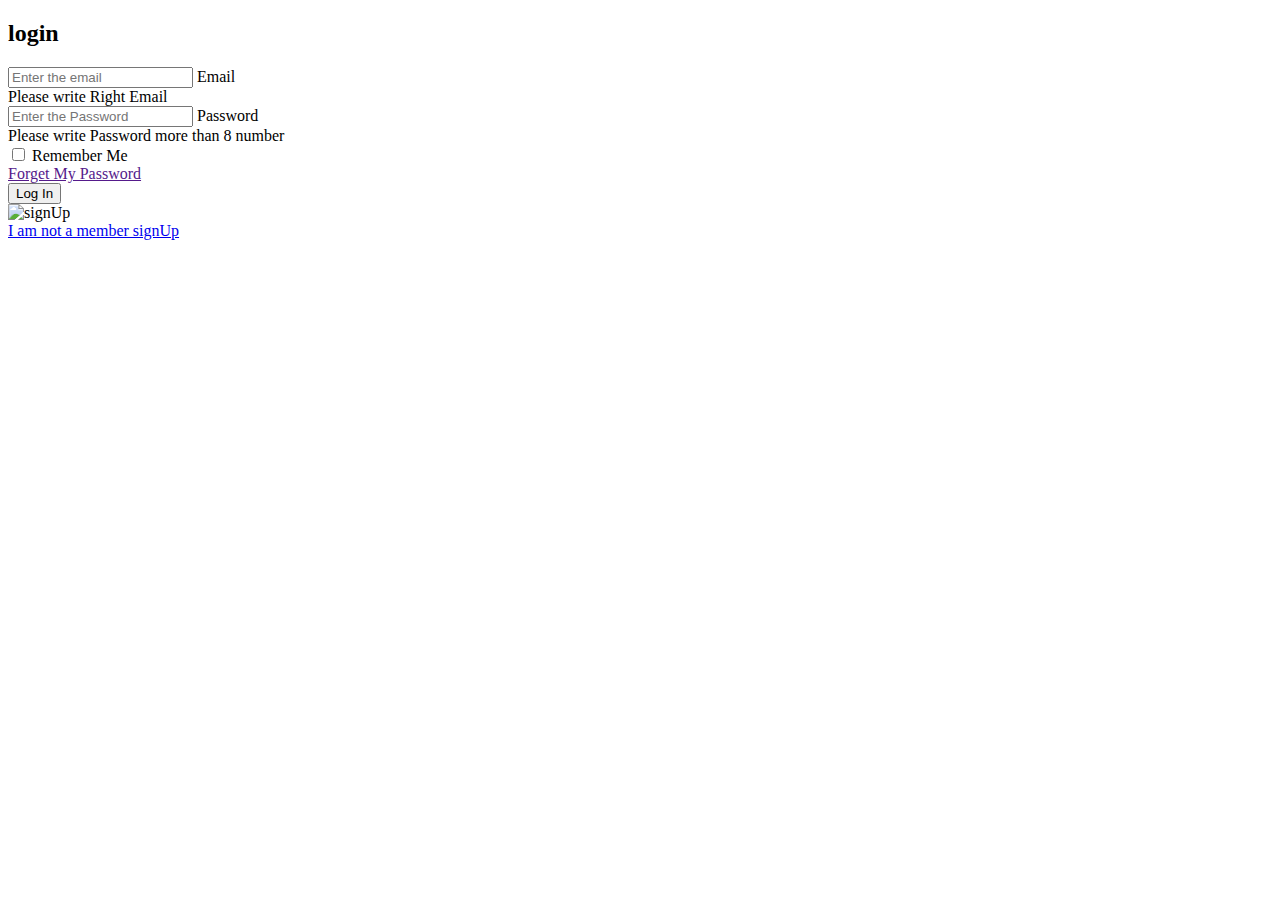
==== html/login.html @ 4ed60b87 "added html files" ====
<!DOCTYPE html>
<html lang="en">
  <head>
    <meta charset="UTF-8" />
    <meta http-equiv="X-UA-Compatible" content="IE=edge" />
    <meta name="viewport" content="width=device-width, initial-scale=1.0" />
    <title>Login</title>
    <link rel="stylesheet" href="../Sass/main.css" />
    <link rel="stylesheet" href="../font/css/all.min.css">
  </head>
  <body>
    <div class="log-main">
      <div class="log-main__div">
        <div>
          <h2 class="head">login</h2>
           <form method="get"  onsubmit="login(event) " action="exam.html">
          <div class="input-group">
            <input
              type="text"
              placeholder="Enter the email"
              id="email"
              class="input-group__input"
              onchange="validEmail()"
            />
            <label class="input-group__label" for="email" name="Email">Email</label>
            <div class="error"><span> Please write Right Email </span></div>
          </div>
          <div class="input-group">
            <input type="password" placeholder="Enter the Password" id="password" class="input-group__input" name="Password"  autocomplete="off" onchange="validPassword()"> 
            <i id="eye1" class="fa-solid fa-eye-slash" onclick="Pass_Eye()"></i>
             <label class="input-group__label" for="password" >Password</label>
             <div   class="error"><span > Please write  Password more than 8 number</span></div> 
          </div>
          <div class="btn-remember"> <input type="checkbox" class="btn-remember__check" name="Remeber" id="rememberCheck" onclick="RememberMe()"><span > Remember Me</span> </div>
          <div class="btn-forget">
            <a href="">
              Forget My Password</a
            >
          </div>
          <input type="submit" class="Ebtn" value="Log In">
        </div>
      </form>
        <div class="">
          <img src="../img/login.png" alt="signUp" />
          <div>
            <a href="../html/regestration.html" class="para"> I am not a member signUp </a>
          </div>
        </div>
      </div>
    </div>
    <script src="../js/login_validation.js"></script>
  </body>
</html>
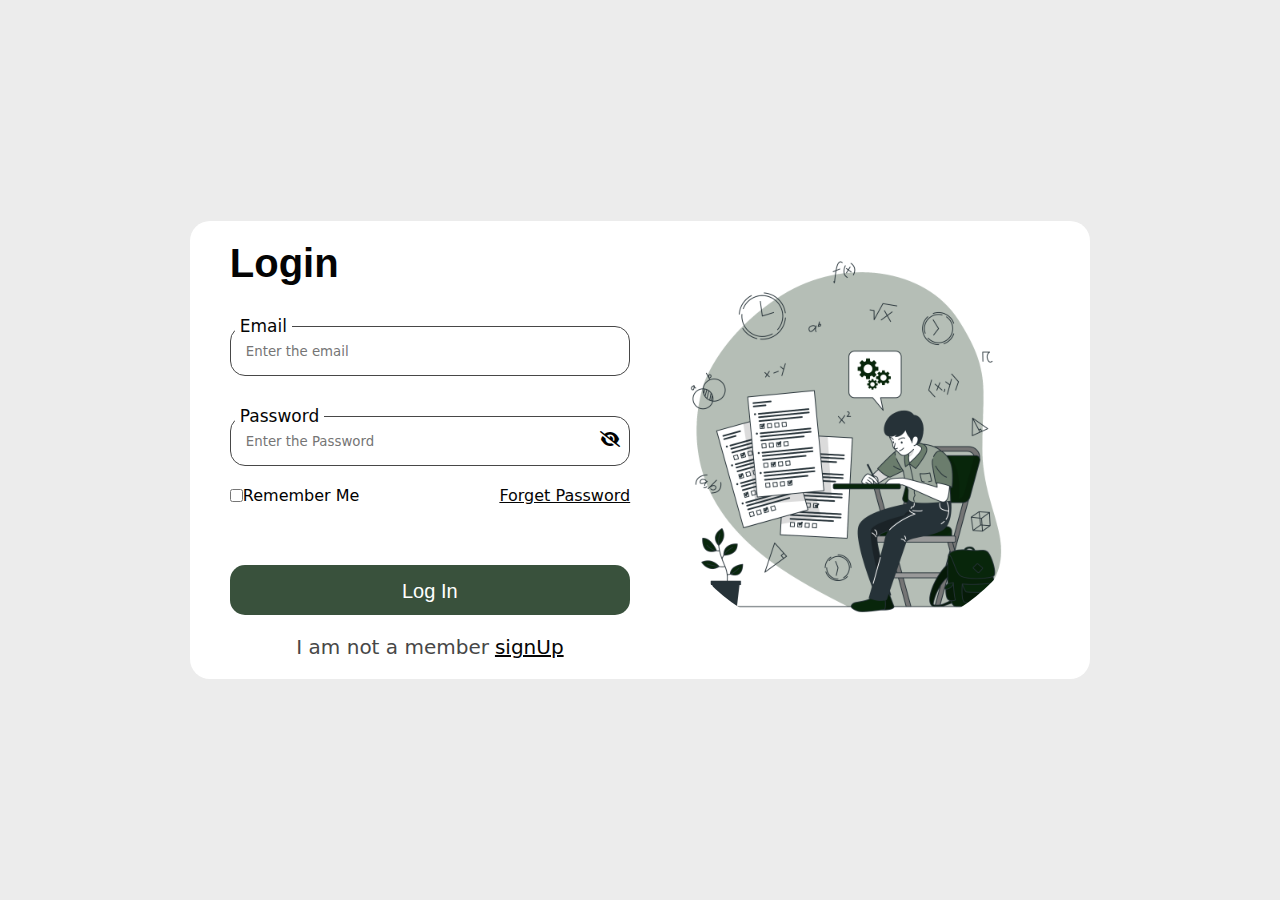
==== commit bf36b4c5: "some changes" ====
--- a/html/login.html
+++ b/html/login.html
@@ -21,30 +21,40 @@
               id="email"
               class="input-group__input"
               onchange="validEmail()"
-            />
+            >
             <label class="input-group__label" for="email" name="Email">Email</label>
             <div class="error"><span> Please write Right Email </span></div>
           </div>
           <div class="input-group">
-            <input type="password" placeholder="Enter the Password" id="password" class="input-group__input" name="Password"  autocomplete="off" onchange="validPassword()"> 
+            <input
+             type="password"
+              placeholder="Enter the Password" 
+              id="password" 
+            class="input-group__input" 
+            name="Password"  autocomplete="off" onchange="validPassword()"
+             > 
             <i id="eye1" class="fa-solid fa-eye-slash" onclick="Pass_Eye()"></i>
              <label class="input-group__label" for="password" >Password</label>
              <div   class="error"><span > Please write  Password more than 8 number</span></div> 
           </div>
-          <div class="btn-remember"> <input type="checkbox" class="btn-remember__check" name="Remeber" id="rememberCheck" onclick="RememberMe()"><span > Remember Me</span> </div>
-          <div class="btn-forget">
-            <a href="">
-              Forget My Password</a
-            >
+          <div class="btn-remember" >
+             <input type="checkbox" class="btn-remember__check" 
+            name="Remeber" id="rememberCheck" onclick="RememberMe()" >
+            <span >  Remember Me</span> 
+             <div class="btn-forget">
+            <a href="">Forget Password</a>
           </div>
+         </div>
+        
           <input type="submit" class="Ebtn" value="Log In">
+          <span class="para"> I am not a member 
+            <a class="para" href="../html/regestration.html" >  signUp </a> 
+          </span>
         </div>
       </form>
-        <div class="">
-          <img src="../img/login.png" alt="signUp" />
-          <div>
-            <a href="../html/regestration.html" class="para"> I am not a member signUp </a>
-          </div>
+        <div class="sidePic">
+          <img src="../img/Exams-bro.png" alt="signUp" >
+        
         </div>
       </div>
     </div>
--- a/Sass/main.css
+++ b/Sass/main.css
@@ -0,0 +1,414 @@
+* {
+  margin: 0;
+  padding: 0;
+  box-sizing: border-box;
+  font-family: system-ui, -apple-system, BlinkMacSystemFont, "Segoe UI", Roboto, Oxygen, Ubuntu, Cantarell, "Open Sans", "Helvetica Neue", sans-serif;
+}
+
+.container {
+  width: 1116px;
+  margin: 0 auto;
+}
+
+.signup-main {
+  background-color: #ececec;
+  height: 100vh;
+  display: flex;
+  flex-direction: row;
+  display: flex;
+  justify-content: center;
+  align-items: center;
+}
+.signup-main .sidePic {
+  background-image: url("../img/Exams-rafiki.png");
+  background-position: center;
+  background-repeat: no-repeat;
+  background-size: cover;
+  width: 50vh;
+  height: 75vh;
+  border-radius: 20px;
+}
+.signup-main .head {
+  margin-left: 20px;
+}
+.signup-main__div {
+  display: flex;
+  background-color: #ffffff;
+  border-radius: 20px;
+  padding: 20px;
+  border-radius: 20px;
+}
+.signup-main .input-group,
+.signup-main .btn-remember,
+.signup-main .Ebtn {
+  margin: 20px;
+}
+.signup-main .para {
+  display: flex;
+  color: #474747;
+  justify-content: center;
+}
+.signup-main .para a {
+  color: #040404;
+  margin-left: 6px;
+}
+
+.log-main {
+  height: 100vh;
+  display: flex;
+  flex-direction: row;
+  background-color: #ececec;
+  background-position: center;
+  display: flex;
+  justify-content: center;
+  align-items: center;
+}
+.log-main img {
+  width: 400px;
+  height: 400px;
+  border-radius: 50%;
+  margin-right: 20px;
+}
+.log-main__div {
+  display: flex;
+  background-color: white;
+  border-radius: 20px;
+  padding: 20px;
+}
+.log-main__div .input-group,
+.log-main__div .btn-remember,
+.log-main__div .Ebtn {
+  margin: 20px;
+}
+.log-main__div .input-group,
+.log-main__div .Ebtn {
+  margin-top: 40px;
+}
+.log-main__div .btn-remember {
+  display: flex;
+  flex-direction: row;
+}
+.log-main__div .btn-forget {
+  margin-left: 140px;
+}
+.log-main__div .btn-forget a {
+  text-decoration: underline;
+  color: #040404;
+}
+.log-main__div .para {
+  display: flex;
+  color: #474747;
+  justify-content: center;
+}
+.log-main__div .para a {
+  margin-left: 6px;
+  color: #040404;
+}
+.log-main .head {
+  margin-left: 20px;
+}
+
+.result-container {
+  background-color: #ececec;
+  background-position: center;
+  background-size: 100vw 100vh;
+  height: 100vh;
+  display: flex;
+  padding-top: 20px;
+  justify-content: center;
+  align-items: center;
+}
+.result-container #result-score {
+  background-color: transparent;
+  margin-top: 20px;
+  width: 700px;
+  height: 600px;
+  display: flex;
+  flex-direction: column;
+  justify-content: flex-start;
+  align-items: center;
+}
+.result-container #result-score h2 {
+  font-size: larger;
+  font-weight: 800;
+  color: #040404;
+  line-height: 40px;
+}
+.result-container #result-score h1 {
+  color: #040404;
+}
+.result-container #result-score__score {
+  width: 200px;
+  background-color: rgba(8, 38, 11, 0.8);
+  display: flex;
+  justify-content: center;
+  align-items: center;
+  height: 60px;
+  border: 2px solid #ececec;
+  margin-top: 10px;
+  color: #040404;
+  font-size: large;
+  font-weight: 600;
+  border-radius: 10px;
+}
+.result-container #result-score #result-massege,
+.result-container #result-score #saved-massege {
+  display: flex;
+  flex-direction: column;
+  justify-content: center;
+  align-items: center;
+  font-family: "Courier New", Courier, monospace;
+  text-transform: capitalize;
+  text-justify: unset;
+  width: 600px;
+  height: auto;
+  padding: 20px;
+  border-radius: 10px;
+  font-weight: 700;
+  border: 2px solid #ececec;
+  margin-top: 5px;
+  font-size: larger;
+  color: #040404;
+  background-color: #ffffff;
+}
+.result-container #result-score #time {
+  display: flex;
+  height: auto;
+  background-color: #ffffff;
+  flex-direction: column;
+  justify-content: center;
+  align-items: center;
+  font-family: "Courier New", Courier, monospace;
+  text-transform: capitalize;
+  text-justify: unset;
+  width: 600px;
+  height: 200px;
+  padding: 20px;
+  border-radius: 10px;
+  font-weight: 700;
+  border: 2px solid #ececec;
+  margin-top: 5px;
+  font-size: larger;
+}
+.result-container #result-score #time h1 {
+  color: #040404;
+}
+.result-container #result-score #time img {
+  color: red;
+}
+
+.body {
+  background-color: #ececec;
+  width: 100%;
+  height: 100vh;
+  display: flex;
+  justify-content: center;
+  align-items: center;
+  font-size: larger;
+  -moz-column-gap: 40px;
+       column-gap: 40px;
+  background-position: center;
+  background-size: 100vw 100vh;
+  background-repeat: no-repeat;
+}
+.body .Exam_container {
+  margin-top: 30px;
+  background-color: #ffffff;
+  width: 700px;
+  height: 500px;
+  padding: 10px;
+  display: flex;
+  flex-direction: column;
+  border-radius: 15px;
+  row-gap: 30px;
+}
+.body .Exam_container .btns {
+  display: flex;
+  justify-content: space-between;
+}
+.body .Exam_container .btns .markBtnd {
+  align-self: flex-start;
+}
+.body .Exam_container #markBtn {
+  background-color: #ffffff;
+  color: #ffc800;
+  border: 2px solid #ffc800;
+  margin-left: 44vw;
+}
+r .body .Exam_container #markBtn:hover {
+  color: #ffffff;
+  cursor: pointer;
+  background-color: #ffc800;
+}
+.body .Exam_container #answersContainer {
+  display: flex;
+  flex-direction: column;
+  align-self: flex-start;
+  row-gap: 10px;
+  padding: 10px;
+}
+.body .Exam_container button {
+  width: 80px;
+  height: 40px;
+  font-size: large;
+  background-color: rgba(8, 38, 11, 0.8);
+  border-radius: 10px;
+  color: #ffffff;
+  margin-top: 5px;
+  margin-right: 5px;
+}
+.body .Exam_container #submitBtn {
+  width: 100%;
+  height: 40px;
+}
+
+.mark_div {
+  background-color: #ffffff;
+  width: 400px;
+  overflow: auto;
+  border-radius: 15px;
+}
+.mark_div h2 {
+  text-align: center;
+  margin-bottom: 10px;
+}
+
+.time {
+  background-color: rgba(8, 38, 11, 0.8);
+  padding: 5px;
+  margin-bottom: 5px;
+  width: 400px;
+  border-radius: 15px;
+}
+
+.question-ans {
+  background-color: #ececec;
+  padding: 10px;
+  width: 450px;
+  border-radius: 5px;
+}
+
+#questionText {
+  margin-left: 10px;
+}
+
+.ans-input {
+  height: 20px;
+  width: 20px;
+  background-color: transparent;
+  margin-right: 10px;
+}
+
+#myBar {
+  width: 1%;
+  height: 25px;
+  background-color: rgba(8, 38, 11, 0.8);
+  border-radius: 15px;
+}
+
+.marked-question {
+  cursor: pointer;
+  margin: 5px;
+  padding: 15px;
+  border: 1px solid #ddd;
+  background-color: #ffc800;
+  color: #040404;
+  border-radius: 10px;
+}
+
+.marked-question:hover {
+  background-color: #ffffff;
+  color: #040404;
+}
+
+.error {
+  color: red;
+  width: 320px;
+  text-align: center;
+  font-size: 20px;
+  font-weight: 500;
+  display: none;
+  margin-left: 20px;
+}
+
+.Ebtn {
+  background-color: rgba(8, 38, 11, 0.8);
+  padding: 15px;
+  color: white;
+  border: none;
+  border-radius: 15px;
+  font-size: 20px;
+  font-family: "Rubik", sans-serif;
+  width: 400px;
+  height: 50px;
+  cursor: pointer;
+}
+
+.head {
+  text-transform: capitalize;
+  font-size: 40px;
+  color: #040404;
+  font-family: "Rubik", sans-serif;
+}
+
+.input-group {
+  position: relative;
+}
+.input-group i {
+  position: absolute;
+  right: 10px;
+  top: 15px;
+}
+.input-group__input {
+  border-radius: 15px;
+  width: 400px;
+  height: 50px;
+  padding: 15px;
+  background-color: transparent;
+  border: 1px solid #474747;
+}
+.input-group__input__Error {
+  border-radius: 15px;
+  width: 400px;
+  height: 50px;
+  padding: 15px;
+  background-color: transparent;
+  border: 1px solid red;
+}
+.input-group__label {
+  position: absolute;
+  top: 50%;
+  left: 5px;
+  transform: translateY(-50%);
+  font-size: 17px;
+  color: #040404;
+  padding: 0 5px;
+  pointer-events: none;
+  transition: 0.5s;
+}
+.input-group__input:valid ~ .input-group__label, .input-group__input__Error:valid ~ .input-group__label {
+  color: #040404;
+  top: 0;
+  background-color: #ffffff;
+  border-radius: 5px;
+}
+
+.para {
+  font-size: 20px;
+  color: #ececec;
+}
+
+.remember {
+  font-size: 20px;
+  color: #ececec;
+  width: 400px;
+  padding: 15px;
+  display: flex;
+  flex-direction: row;
+  -moz-column-gap: 10px;
+       column-gap: 10px;
+}
+.remember__check {
+  width: 20px;
+  height: 20px;
+}/*# sourceMappingURL=main.css.map */--- a/font/css/all.min.css
+++ b/font/css/all.min.css
@@ -0,0 +1,9 @@
+/*!
+ * Font Awesome Free 6.5.2 by @fontawesome - https://fontawesome.com
+ * License - https://fontawesome.com/license/free (Icons: CC BY 4.0, Fonts: SIL OFL 1.1, Code: MIT License)
+ * Copyright 2024 Fonticons, Inc.
+ */
+.fa{font-family:var(--fa-style-family,"Font Awesome 6 Free");font-weight:var(--fa-style,900)}.fa,.fa-brands,.fa-classic,.fa-regular,.fa-sharp,.fa-solid,.fab,.far,.fas{-moz-osx-font-smoothing:grayscale;-webkit-font-smoothing:antialiased;display:var(--fa-display,inline-block);font-style:normal;font-variant:normal;line-height:1;text-rendering:auto}.fa-classic,.fa-regular,.fa-solid,.far,.fas{font-family:"Font Awesome 6 Free"}.fa-brands,.fab{font-family:"Font Awesome 6 Brands"}.fa-1x{font-size:1em}.fa-2x{font-size:2em}.fa-3x{font-size:3em}.fa-4x{font-size:4em}.fa-5x{font-size:5em}.fa-6x{font-size:6em}.fa-7x{font-size:7em}.fa-8x{font-size:8em}.fa-9x{font-size:9em}.fa-10x{font-size:10em}.fa-2xs{font-size:.625em;line-height:.1em;vertical-align:.225em}.fa-xs{font-size:.75em;line-height:.08333em;vertical-align:.125em}.fa-sm{font-size:.875em;line-height:.07143em;vertical-align:.05357em}.fa-lg{font-size:1.25em;line-height:.05em;vertical-align:-.075em}.fa-xl{font-size:1.5em;line-height:.04167em;vertical-align:-.125em}.fa-2xl{font-size:2em;line-height:.03125em;vertical-align:-.1875em}.fa-fw{text-align:center;width:1.25em}.fa-ul{list-style-type:none;margin-left:var(--fa-li-margin,2.5em);padding-left:0}.fa-ul>li{position:relative}.fa-li{left:calc(var(--fa-li-width, 2em)*-1);position:absolute;text-align:center;width:var(--fa-li-width,2em);line-height:inherit}.fa-border{border-radius:var(--fa-border-radius,.1em);border:var(--fa-border-width,.08em) var(--fa-border-style,solid) var(--fa-border-color,#eee);padding:var(--fa-border-padding,.2em .25em .15em)}.fa-pull-left{float:left;margin-right:var(--fa-pull-margin,.3em)}.fa-pull-right{float:right;margin-left:var(--fa-pull-margin,.3em)}.fa-beat{-webkit-animation-name:fa-beat;animation-name:fa-beat;-webkit-animation-delay:var(--fa-animation-delay,0s);animation-delay:var(--fa-animation-delay,0s);-webkit-animation-direction:var(--fa-animation-direction,normal);animation-direction:var(--fa-animation-direction,normal);-webkit-animation-duration:var(--fa-animation-duration,1s);animation-duration:var(--fa-animation-duration,1s);-webkit-animation-iteration-count:var(--fa-animation-iteration-count,infinite);animation-iteration-count:var(--fa-animation-iteration-count,infinite);-webkit-animation-timing-function:var(--fa-animation-timing,ease-in-out);animation-timing-function:var(--fa-animation-timing,ease-in-out)}.fa-bounce{-webkit-animation-name:fa-bounce;animation-name:fa-bounce;-webkit-animation-delay:var(--fa-animation-delay,0s);animation-delay:var(--fa-animation-delay,0s);-webkit-animation-direction:var(--fa-animation-direction,normal);animation-direction:var(--fa-animation-direction,normal);-webkit-animation-duration:var(--fa-animation-duration,1s);animation-duration:var(--fa-animation-duration,1s);-webkit-animation-iteration-count:var(--fa-animation-iteration-count,infinite);animation-iteration-count:var(--fa-animation-iteration-count,infinite);-webkit-animation-timing-function:var(--fa-animation-timing,cubic-bezier(.28,.84,.42,1));animation-timing-function:var(--fa-animation-timing,cubic-bezier(.28,.84,.42,1))}.fa-fade{-webkit-animation-name:fa-fade;animation-name:fa-fade;-webkit-animation-iteration-count:var(--fa-animation-iteration-count,infinite);animation-iteration-count:var(--fa-animation-iteration-count,infinite);-webkit-animation-timing-function:var(--fa-animation-timing,cubic-bezier(.4,0,.6,1));animation-timing-function:var(--fa-animation-timing,cubic-bezier(.4,0,.6,1))}.fa-beat-fade,.fa-fade{-webkit-animation-delay:var(--fa-animation-delay,0s);animation-delay:var(--fa-animation-delay,0s);-webkit-animation-direction:var(--fa-animation-direction,normal);animation-direction:var(--fa-animation-direction,normal);-webkit-animation-duration:var(--fa-animation-duration,1s);animation-duration:var(--fa-animation-duration,1s)}.fa-beat-fade{-webkit-animation-name:fa-beat-fade;animation-name:fa-beat-fade;-webkit-animation-iteration-count:var(--fa-animation-iteration-count,infinite);animation-iteration-count:var(--fa-animation-iteration-count,infinite);-webkit-animation-timing-function:var(--fa-animation-timing,cubic-bezier(.4,0,.6,1));animation-timing-function:var(--fa-animation-timing,cubic-bezier(.4,0,.6,1))}.fa-flip{-webkit-animation-name:fa-flip;animation-name:fa-flip;-webkit-animation-delay:var(--fa-animation-delay,0s);animation-delay:var(--fa-animation-delay,0s);-webkit-animation-direction:var(--fa-animation-direction,normal);animation-direction:var(--fa-animation-direction,normal);-webkit-animation-duration:var(--fa-animation-duration,1s);animation-duration:var(--fa-animation-duration,1s);-webkit-animation-iteration-count:var(--fa-animation-iteration-count,infinite);animation-iteration-count:var(--fa-animation-iteration-count,infinite);-webkit-animation-timing-function:var(--fa-animation-timing,ease-in-out);animation-timing-function:var(--fa-animation-timing,ease-in-out)}.fa-shake{-webkit-animation-name:fa-shake;animation-name:fa-shake;-webkit-animation-duration:var(--fa-animation-duration,1s);animation-duration:var(--fa-animation-duration,1s);-webkit-animation-iteration-count:var(--fa-animation-iteration-count,infinite);animation-iteration-count:var(--fa-animation-iteration-count,infinite);-webkit-animation-timing-function:var(--fa-animation-timing,linear);animation-timing-function:var(--fa-animation-timing,linear)}.fa-shake,.fa-spin{-webkit-animation-delay:var(--fa-animation-delay,0s);animation-delay:var(--fa-animation-delay,0s);-webkit-animation-direction:var(--fa-animation-direction,normal);animation-direction:var(--fa-animation-direction,normal)}.fa-spin{-webkit-animation-name:fa-spin;animation-name:fa-spin;-webkit-animation-duration:var(--fa-animation-duration,2s);animation-duration:var(--fa-animation-duration,2s);-webkit-animation-iteration-count:var(--fa-animation-iteration-count,infinite);animation-iteration-count:var(--fa-animation-iteration-count,infinite);-webkit-animation-timing-function:var(--fa-animation-timing,linear);animation-timing-function:var(--fa-animation-timing,linear)}.fa-spin-reverse{--fa-animation-direction:reverse}.fa-pulse,.fa-spin-pulse{-webkit-animation-name:fa-spin;animation-name:fa-spin;-webkit-animation-direction:var(--fa-animation-direction,normal);animation-direction:var(--fa-animation-direction,normal);-webkit-animation-duration:var(--fa-animation-duration,1s);animation-duration:var(--fa-animation-duration,1s);-webkit-animation-iteration-count:var(--fa-animation-iteration-count,infinite);animation-iteration-count:var(--fa-animation-iteration-count,infinite);-webkit-animation-timing-function:var(--fa-animation-timing,steps(8));animation-timing-function:var(--fa-animation-timing,steps(8))}@media (prefers-reduced-motion:reduce){.fa-beat,.fa-beat-fade,.fa-bounce,.fa-fade,.fa-flip,.fa-pulse,.fa-shake,.fa-spin,.fa-spin-pulse{-webkit-animation-delay:-1ms;animation-delay:-1ms;-webkit-animation-duration:1ms;animation-duration:1ms;-webkit-animation-iteration-count:1;animation-iteration-count:1;-webkit-transition-delay:0s;transition-delay:0s;-webkit-transition-duration:0s;transition-duration:0s}}@-webkit-keyframes fa-beat{0%,90%{-webkit-transform:scale(1);transform:scale(1)}45%{-webkit-transform:scale(var(--fa-beat-scale,1.25));transform:scale(var(--fa-beat-scale,1.25))}}@keyframes fa-beat{0%,90%{-webkit-transform:scale(1);transform:scale(1)}45%{-webkit-transform:scale(var(--fa-beat-scale,1.25));transform:scale(var(--fa-beat-scale,1.25))}}@-webkit-keyframes fa-bounce{0%{-webkit-transform:scale(1) translateY(0);transform:scale(1) translateY(0)}10%{-webkit-transform:scale(var(--fa-bounce-start-scale-x,1.1),var(--fa-bounce-start-scale-y,.9)) translateY(0);transform:scale(var(--fa-bounce-start-scale-x,1.1),var(--fa-bounce-start-scale-y,.9)) translateY(0)}30%{-webkit-transform:scale(var(--fa-bounce-jump-scale-x,.9),var(--fa-bounce-jump-scale-y,1.1)) translateY(var(--fa-bounce-height,-.5em));transform:scale(var(--fa-bounce-jump-scale-x,.9),var(--fa-bounce-jump-scale-y,1.1)) translateY(var(--fa-bounce-height,-.5em))}50%{-webkit-transform:scale(var(--fa-bounce-land-scale-x,1.05),var(--fa-bounce-land-scale-y,.95)) translateY(0);transform:scale(var(--fa-bounce-land-scale-x,1.05),var(--fa-bounce-land-scale-y,.95)) translateY(0)}57%{-webkit-transform:scale(1) translateY(var(--fa-bounce-rebound,-.125em));transform:scale(1) translateY(var(--fa-bounce-rebound,-.125em))}64%{-webkit-transform:scale(1) translateY(0);transform:scale(1) translateY(0)}to{-webkit-transform:scale(1) translateY(0);transform:scale(1) translateY(0)}}@keyframes fa-bounce{0%{-webkit-transform:scale(1) translateY(0);transform:scale(1) translateY(0)}10%{-webkit-transform:scale(var(--fa-bounce-start-scale-x,1.1),var(--fa-bounce-start-scale-y,.9)) translateY(0);transform:scale(var(--fa-bounce-start-scale-x,1.1),var(--fa-bounce-start-scale-y,.9)) translateY(0)}30%{-webkit-transform:scale(var(--fa-bounce-jump-scale-x,.9),var(--fa-bounce-jump-scale-y,1.1)) translateY(var(--fa-bounce-height,-.5em));transform:scale(var(--fa-bounce-jump-scale-x,.9),var(--fa-bounce-jump-scale-y,1.1)) translateY(var(--fa-bounce-height,-.5em))}50%{-webkit-transform:scale(var(--fa-bounce-land-scale-x,1.05),var(--fa-bounce-land-scale-y,.95)) translateY(0);transform:scale(var(--fa-bounce-land-scale-x,1.05),var(--fa-bounce-land-scale-y,.95)) translateY(0)}57%{-webkit-transform:scale(1) translateY(var(--fa-bounce-rebound,-.125em));transform:scale(1) translateY(var(--fa-bounce-rebound,-.125em))}64%{-webkit-transform:scale(1) translateY(0);transform:scale(1) translateY(0)}to{-webkit-transform:scale(1) translateY(0);transform:scale(1) translateY(0)}}@-webkit-keyframes fa-fade{50%{opacity:var(--fa-fade-opacity,.4)}}@keyframes fa-fade{50%{opacity:var(--fa-fade-opacity,.4)}}@-webkit-keyframes fa-beat-fade{0%,to{opacity:var(--fa-beat-fade-opacity,.4);-webkit-transform:scale(1);transform:scale(1)}50%{opacity:1;-webkit-transform:scale(var(--fa-beat-fade-scale,1.125));transform:scale(var(--fa-beat-fade-scale,1.125))}}@keyframes fa-beat-fade{0%,to{opacity:var(--fa-beat-fade-opacity,.4);-webkit-transform:scale(1);transform:scale(1)}50%{opacity:1;-webkit-transform:scale(var(--fa-beat-fade-scale,1.125));transform:scale(var(--fa-beat-fade-scale,1.125))}}@-webkit-keyframes fa-flip{50%{-webkit-transform:rotate3d(var(--fa-flip-x,0),var(--fa-flip-y,1),var(--fa-flip-z,0),var(--fa-flip-angle,-180deg));transform:rotate3d(var(--fa-flip-x,0),var(--fa-flip-y,1),var(--fa-flip-z,0),var(--fa-flip-angle,-180deg))}}@keyframes fa-flip{50%{-webkit-transform:rotate3d(var(--fa-flip-x,0),var(--fa-flip-y,1),var(--fa-flip-z,0),var(--fa-flip-angle,-180deg));transform:rotate3d(var(--fa-flip-x,0),var(--fa-flip-y,1),var(--fa-flip-z,0),var(--fa-flip-angle,-180deg))}}@-webkit-keyframes fa-shake{0%{-webkit-transform:rotate(-15deg);transform:rotate(-15deg)}4%{-webkit-transform:rotate(15deg);transform:rotate(15deg)}8%,24%{-webkit-transform:rotate(-18deg);transform:rotate(-18deg)}12%,28%{-webkit-transform:rotate(18deg);transform:rotate(18deg)}16%{-webkit-transform:rotate(-22deg);transform:rotate(-22deg)}20%{-webkit-transform:rotate(22deg);transform:rotate(22deg)}32%{-webkit-transform:rotate(-12deg);transform:rotate(-12deg)}36%{-webkit-transform:rotate(12deg);transform:rotate(12deg)}40%,to{-webkit-transform:rotate(0deg);transform:rotate(0deg)}}@keyframes fa-shake{0%{-webkit-transform:rotate(-15deg);transform:rotate(-15deg)}4%{-webkit-transform:rotate(15deg);transform:rotate(15deg)}8%,24%{-webkit-transform:rotate(-18deg);transform:rotate(-18deg)}12%,28%{-webkit-transform:rotate(18deg);transform:rotate(18deg)}16%{-webkit-transform:rotate(-22deg);transform:rotate(-22deg)}20%{-webkit-transform:rotate(22deg);transform:rotate(22deg)}32%{-webkit-transform:rotate(-12deg);transform:rotate(-12deg)}36%{-webkit-transform:rotate(12deg);transform:rotate(12deg)}40%,to{-webkit-transform:rotate(0deg);transform:rotate(0deg)}}@-webkit-keyframes fa-spin{0%{-webkit-transform:rotate(0deg);transform:rotate(0deg)}to{-webkit-transform:rotate(1turn);transform:rotate(1turn)}}@keyframes fa-spin{0%{-webkit-transform:rotate(0deg);transform:rotate(0deg)}to{-webkit-transform:rotate(1turn);transform:rotate(1turn)}}.fa-rotate-90{-webkit-transform:rotate(90deg);transform:rotate(90deg)}.fa-rotate-180{-webkit-transform:rotate(180deg);transform:rotate(180deg)}.fa-rotate-270{-webkit-transform:rotate(270deg);transform:rotate(270deg)}.fa-flip-horizontal{-webkit-transform:scaleX(-1);transform:scaleX(-1)}.fa-flip-vertical{-webkit-transform:scaleY(-1);transform:scaleY(-1)}.fa-flip-both,.fa-flip-horizontal.fa-flip-vertical{-webkit-transform:scale(-1);transform:scale(-1)}.fa-rotate-by{-webkit-transform:rotate(var(--fa-rotate-angle,0));transform:rotate(var(--fa-rotate-angle,0))}.fa-stack{display:inline-block;height:2em;line-height:2em;position:relative;vertical-align:middle;width:2.5em}.fa-stack-1x,.fa-stack-2x{left:0;position:absolute;text-align:center;width:100%;z-index:var(--fa-stack-z-index,auto)}.fa-stack-1x{line-height:inherit}.fa-stack-2x{font-size:2em}.fa-inverse{color:var(--fa-inverse,#fff)}
+
+.fa-0:before{content:"\30"}.fa-1:before{content:"\31"}.fa-2:before{content:"\32"}.fa-3:before{content:"\33"}.fa-4:before{content:"\34"}.fa-5:before{content:"\35"}.fa-6:before{content:"\36"}.fa-7:before{content:"\37"}.fa-8:before{content:"\38"}.fa-9:before{content:"\39"}.fa-fill-drip:before{content:"\f576"}.fa-arrows-to-circle:before{content:"\e4bd"}.fa-chevron-circle-right:before,.fa-circle-chevron-right:before{content:"\f138"}.fa-at:before{content:"\40"}.fa-trash-alt:before,.fa-trash-can:before{content:"\f2ed"}.fa-text-height:before{content:"\f034"}.fa-user-times:before,.fa-user-xmark:before{content:"\f235"}.fa-stethoscope:before{content:"\f0f1"}.fa-comment-alt:before,.fa-message:before{content:"\f27a"}.fa-info:before{content:"\f129"}.fa-compress-alt:before,.fa-down-left-and-up-right-to-center:before{content:"\f422"}.fa-explosion:before{content:"\e4e9"}.fa-file-alt:before,.fa-file-lines:before,.fa-file-text:before{content:"\f15c"}.fa-wave-square:before{content:"\f83e"}.fa-ring:before{content:"\f70b"}.fa-building-un:before{content:"\e4d9"}.fa-dice-three:before{content:"\f527"}.fa-calendar-alt:before,.fa-calendar-days:before{content:"\f073"}.fa-anchor-circle-check:before{content:"\e4aa"}.fa-building-circle-arrow-right:before{content:"\e4d1"}.fa-volleyball-ball:before,.fa-volleyball:before{content:"\f45f"}.fa-arrows-up-to-line:before{content:"\e4c2"}.fa-sort-desc:before,.fa-sort-down:before{content:"\f0dd"}.fa-circle-minus:before,.fa-minus-circle:before{content:"\f056"}.fa-door-open:before{content:"\f52b"}.fa-right-from-bracket:before,.fa-sign-out-alt:before{content:"\f2f5"}.fa-atom:before{content:"\f5d2"}.fa-soap:before{content:"\e06e"}.fa-heart-music-camera-bolt:before,.fa-icons:before{content:"\f86d"}.fa-microphone-alt-slash:before,.fa-microphone-lines-slash:before{content:"\f539"}.fa-bridge-circle-check:before{content:"\e4c9"}.fa-pump-medical:before{content:"\e06a"}.fa-fingerprint:before{content:"\f577"}.fa-hand-point-right:before{content:"\f0a4"}.fa-magnifying-glass-location:before,.fa-search-location:before{content:"\f689"}.fa-forward-step:before,.fa-step-forward:before{content:"\f051"}.fa-face-smile-beam:before,.fa-smile-beam:before{content:"\f5b8"}.fa-flag-checkered:before{content:"\f11e"}.fa-football-ball:before,.fa-football:before{content:"\f44e"}.fa-school-circle-exclamation:before{content:"\e56c"}.fa-crop:before{content:"\f125"}.fa-angle-double-down:before,.fa-angles-down:before{content:"\f103"}.fa-users-rectangle:before{content:"\e594"}.fa-people-roof:before{content:"\e537"}.fa-people-line:before{content:"\e534"}.fa-beer-mug-empty:before,.fa-beer:before{content:"\f0fc"}.fa-diagram-predecessor:before{content:"\e477"}.fa-arrow-up-long:before,.fa-long-arrow-up:before{content:"\f176"}.fa-burn:before,.fa-fire-flame-simple:before{content:"\f46a"}.fa-male:before,.fa-person:before{content:"\f183"}.fa-laptop:before{content:"\f109"}.fa-file-csv:before{content:"\f6dd"}.fa-menorah:before{content:"\f676"}.fa-truck-plane:before{content:"\e58f"}.fa-record-vinyl:before{content:"\f8d9"}.fa-face-grin-stars:before,.fa-grin-stars:before{content:"\f587"}.fa-bong:before{content:"\f55c"}.fa-pastafarianism:before,.fa-spaghetti-monster-flying:before{content:"\f67b"}.fa-arrow-down-up-across-line:before{content:"\e4af"}.fa-spoon:before,.fa-utensil-spoon:before{content:"\f2e5"}.fa-jar-wheat:before{content:"\e517"}.fa-envelopes-bulk:before,.fa-mail-bulk:before{content:"\f674"}.fa-file-circle-exclamation:before{content:"\e4eb"}.fa-circle-h:before,.fa-hospital-symbol:before{content:"\f47e"}.fa-pager:before{content:"\f815"}.fa-address-book:before,.fa-contact-book:before{content:"\f2b9"}.fa-strikethrough:before{content:"\f0cc"}.fa-k:before{content:"\4b"}.fa-landmark-flag:before{content:"\e51c"}.fa-pencil-alt:before,.fa-pencil:before{content:"\f303"}.fa-backward:before{content:"\f04a"}.fa-caret-right:before{content:"\f0da"}.fa-comments:before{content:"\f086"}.fa-file-clipboard:before,.fa-paste:before{content:"\f0ea"}.fa-code-pull-request:before{content:"\e13c"}.fa-clipboard-list:before{content:"\f46d"}.fa-truck-loading:before,.fa-truck-ramp-box:before{content:"\f4de"}.fa-user-check:before{content:"\f4fc"}.fa-vial-virus:before{content:"\e597"}.fa-sheet-plastic:before{content:"\e571"}.fa-blog:before{content:"\f781"}.fa-user-ninja:before{content:"\f504"}.fa-person-arrow-up-from-line:before{content:"\e539"}.fa-scroll-torah:before,.fa-torah:before{content:"\f6a0"}.fa-broom-ball:before,.fa-quidditch-broom-ball:before,.fa-quidditch:before{content:"\f458"}.fa-toggle-off:before{content:"\f204"}.fa-archive:before,.fa-box-archive:before{content:"\f187"}.fa-person-drowning:before{content:"\e545"}.fa-arrow-down-9-1:before,.fa-sort-numeric-desc:before,.fa-sort-numeric-down-alt:before{content:"\f886"}.fa-face-grin-tongue-squint:before,.fa-grin-tongue-squint:before{content:"\f58a"}.fa-spray-can:before{content:"\f5bd"}.fa-truck-monster:before{content:"\f63b"}.fa-w:before{content:"\57"}.fa-earth-africa:before,.fa-globe-africa:before{content:"\f57c"}.fa-rainbow:before{content:"\f75b"}.fa-circle-notch:before{content:"\f1ce"}.fa-tablet-alt:before,.fa-tablet-screen-button:before{content:"\f3fa"}.fa-paw:before{content:"\f1b0"}.fa-cloud:before{content:"\f0c2"}.fa-trowel-bricks:before{content:"\e58a"}.fa-face-flushed:before,.fa-flushed:before{content:"\f579"}.fa-hospital-user:before{content:"\f80d"}.fa-tent-arrow-left-right:before{content:"\e57f"}.fa-gavel:before,.fa-legal:before{content:"\f0e3"}.fa-binoculars:before{content:"\f1e5"}.fa-microphone-slash:before{content:"\f131"}.fa-box-tissue:before{content:"\e05b"}.fa-motorcycle:before{content:"\f21c"}.fa-bell-concierge:before,.fa-concierge-bell:before{content:"\f562"}.fa-pen-ruler:before,.fa-pencil-ruler:before{content:"\f5ae"}.fa-people-arrows-left-right:before,.fa-people-arrows:before{content:"\e068"}.fa-mars-and-venus-burst:before{content:"\e523"}.fa-caret-square-right:before,.fa-square-caret-right:before{content:"\f152"}.fa-cut:before,.fa-scissors:before{content:"\f0c4"}.fa-sun-plant-wilt:before{content:"\e57a"}.fa-toilets-portable:before{content:"\e584"}.fa-hockey-puck:before{content:"\f453"}.fa-table:before{content:"\f0ce"}.fa-magnifying-glass-arrow-right:before{content:"\e521"}.fa-digital-tachograph:before,.fa-tachograph-digital:before{content:"\f566"}.fa-users-slash:before{content:"\e073"}.fa-clover:before{content:"\e139"}.fa-mail-reply:before,.fa-reply:before{content:"\f3e5"}.fa-star-and-crescent:before{content:"\f699"}.fa-house-fire:before{content:"\e50c"}.fa-minus-square:before,.fa-square-minus:before{content:"\f146"}.fa-helicopter:before{content:"\f533"}.fa-compass:before{content:"\f14e"}.fa-caret-square-down:before,.fa-square-caret-down:before{content:"\f150"}.fa-file-circle-question:before{content:"\e4ef"}.fa-laptop-code:before{content:"\f5fc"}.fa-swatchbook:before{content:"\f5c3"}.fa-prescription-bottle:before{content:"\f485"}.fa-bars:before,.fa-navicon:before{content:"\f0c9"}.fa-people-group:before{content:"\e533"}.fa-hourglass-3:before,.fa-hourglass-end:before{content:"\f253"}.fa-heart-broken:before,.fa-heart-crack:before{content:"\f7a9"}.fa-external-link-square-alt:before,.fa-square-up-right:before{content:"\f360"}.fa-face-kiss-beam:before,.fa-kiss-beam:before{content:"\f597"}.fa-film:before{content:"\f008"}.fa-ruler-horizontal:before{content:"\f547"}.fa-people-robbery:before{content:"\e536"}.fa-lightbulb:before{content:"\f0eb"}.fa-caret-left:before{content:"\f0d9"}.fa-circle-exclamation:before,.fa-exclamation-circle:before{content:"\f06a"}.fa-school-circle-xmark:before{content:"\e56d"}.fa-arrow-right-from-bracket:before,.fa-sign-out:before{content:"\f08b"}.fa-chevron-circle-down:before,.fa-circle-chevron-down:before{content:"\f13a"}.fa-unlock-alt:before,.fa-unlock-keyhole:before{content:"\f13e"}.fa-cloud-showers-heavy:before{content:"\f740"}.fa-headphones-alt:before,.fa-headphones-simple:before{content:"\f58f"}.fa-sitemap:before{content:"\f0e8"}.fa-circle-dollar-to-slot:before,.fa-donate:before{content:"\f4b9"}.fa-memory:before{content:"\f538"}.fa-road-spikes:before{content:"\e568"}.fa-fire-burner:before{content:"\e4f1"}.fa-flag:before{content:"\f024"}.fa-hanukiah:before{content:"\f6e6"}.fa-feather:before{content:"\f52d"}.fa-volume-down:before,.fa-volume-low:before{content:"\f027"}.fa-comment-slash:before{content:"\f4b3"}.fa-cloud-sun-rain:before{content:"\f743"}.fa-compress:before{content:"\f066"}.fa-wheat-alt:before,.fa-wheat-awn:before{content:"\e2cd"}.fa-ankh:before{content:"\f644"}.fa-hands-holding-child:before{content:"\e4fa"}.fa-asterisk:before{content:"\2a"}.fa-check-square:before,.fa-square-check:before{content:"\f14a"}.fa-peseta-sign:before{content:"\e221"}.fa-header:before,.fa-heading:before{content:"\f1dc"}.fa-ghost:before{content:"\f6e2"}.fa-list-squares:before,.fa-list:before{content:"\f03a"}.fa-phone-square-alt:before,.fa-square-phone-flip:before{content:"\f87b"}.fa-cart-plus:before{content:"\f217"}.fa-gamepad:before{content:"\f11b"}.fa-circle-dot:before,.fa-dot-circle:before{content:"\f192"}.fa-dizzy:before,.fa-face-dizzy:before{content:"\f567"}.fa-egg:before{content:"\f7fb"}.fa-house-medical-circle-xmark:before{content:"\e513"}.fa-campground:before{content:"\f6bb"}.fa-folder-plus:before{content:"\f65e"}.fa-futbol-ball:before,.fa-futbol:before,.fa-soccer-ball:before{content:"\f1e3"}.fa-paint-brush:before,.fa-paintbrush:before{content:"\f1fc"}.fa-lock:before{content:"\f023"}.fa-gas-pump:before{content:"\f52f"}.fa-hot-tub-person:before,.fa-hot-tub:before{content:"\f593"}.fa-map-location:before,.fa-map-marked:before{content:"\f59f"}.fa-house-flood-water:before{content:"\e50e"}.fa-tree:before{content:"\f1bb"}.fa-bridge-lock:before{content:"\e4cc"}.fa-sack-dollar:before{content:"\f81d"}.fa-edit:before,.fa-pen-to-square:before{content:"\f044"}.fa-car-side:before{content:"\f5e4"}.fa-share-alt:before,.fa-share-nodes:before{content:"\f1e0"}.fa-heart-circle-minus:before{content:"\e4ff"}.fa-hourglass-2:before,.fa-hourglass-half:before{content:"\f252"}.fa-microscope:before{content:"\f610"}.fa-sink:before{content:"\e06d"}.fa-bag-shopping:before,.fa-shopping-bag:before{content:"\f290"}.fa-arrow-down-z-a:before,.fa-sort-alpha-desc:before,.fa-sort-alpha-down-alt:before{content:"\f881"}.fa-mitten:before{content:"\f7b5"}.fa-person-rays:before{content:"\e54d"}.fa-users:before{content:"\f0c0"}.fa-eye-slash:before{content:"\f070"}.fa-flask-vial:before{content:"\e4f3"}.fa-hand-paper:before,.fa-hand:before{content:"\f256"}.fa-om:before{content:"\f679"}.fa-worm:before{content:"\e599"}.fa-house-circle-xmark:before{content:"\e50b"}.fa-plug:before{content:"\f1e6"}.fa-chevron-up:before{content:"\f077"}.fa-hand-spock:before{content:"\f259"}.fa-stopwatch:before{content:"\f2f2"}.fa-face-kiss:before,.fa-kiss:before{content:"\f596"}.fa-bridge-circle-xmark:before{content:"\e4cb"}.fa-face-grin-tongue:before,.fa-grin-tongue:before{content:"\f589"}.fa-chess-bishop:before{content:"\f43a"}.fa-face-grin-wink:before,.fa-grin-wink:before{content:"\f58c"}.fa-deaf:before,.fa-deafness:before,.fa-ear-deaf:before,.fa-hard-of-hearing:before{content:"\f2a4"}.fa-road-circle-check:before{content:"\e564"}.fa-dice-five:before{content:"\f523"}.fa-rss-square:before,.fa-square-rss:before{content:"\f143"}.fa-land-mine-on:before{content:"\e51b"}.fa-i-cursor:before{content:"\f246"}.fa-stamp:before{content:"\f5bf"}.fa-stairs:before{content:"\e289"}.fa-i:before{content:"\49"}.fa-hryvnia-sign:before,.fa-hryvnia:before{content:"\f6f2"}.fa-pills:before{content:"\f484"}.fa-face-grin-wide:before,.fa-grin-alt:before{content:"\f581"}.fa-tooth:before{content:"\f5c9"}.fa-v:before{content:"\56"}.fa-bangladeshi-taka-sign:before{content:"\e2e6"}.fa-bicycle:before{content:"\f206"}.fa-rod-asclepius:before,.fa-rod-snake:before,.fa-staff-aesculapius:before,.fa-staff-snake:before{content:"\e579"}.fa-head-side-cough-slash:before{content:"\e062"}.fa-ambulance:before,.fa-truck-medical:before{content:"\f0f9"}.fa-wheat-awn-circle-exclamation:before{content:"\e598"}.fa-snowman:before{content:"\f7d0"}.fa-mortar-pestle:before{content:"\f5a7"}.fa-road-barrier:before{content:"\e562"}.fa-school:before{content:"\f549"}.fa-igloo:before{content:"\f7ae"}.fa-joint:before{content:"\f595"}.fa-angle-right:before{content:"\f105"}.fa-horse:before{content:"\f6f0"}.fa-q:before{content:"\51"}.fa-g:before{content:"\47"}.fa-notes-medical:before{content:"\f481"}.fa-temperature-2:before,.fa-temperature-half:before,.fa-thermometer-2:before,.fa-thermometer-half:before{content:"\f2c9"}.fa-dong-sign:before{content:"\e169"}.fa-capsules:before{content:"\f46b"}.fa-poo-bolt:before,.fa-poo-storm:before{content:"\f75a"}.fa-face-frown-open:before,.fa-frown-open:before{content:"\f57a"}.fa-hand-point-up:before{content:"\f0a6"}.fa-money-bill:before{content:"\f0d6"}.fa-bookmark:before{content:"\f02e"}.fa-align-justify:before{content:"\f039"}.fa-umbrella-beach:before{content:"\f5ca"}.fa-helmet-un:before{content:"\e503"}.fa-bullseye:before{content:"\f140"}.fa-bacon:before{content:"\f7e5"}.fa-hand-point-down:before{content:"\f0a7"}.fa-arrow-up-from-bracket:before{content:"\e09a"}.fa-folder-blank:before,.fa-folder:before{content:"\f07b"}.fa-file-medical-alt:before,.fa-file-waveform:before{content:"\f478"}.fa-radiation:before{content:"\f7b9"}.fa-chart-simple:before{content:"\e473"}.fa-mars-stroke:before{content:"\f229"}.fa-vial:before{content:"\f492"}.fa-dashboard:before,.fa-gauge-med:before,.fa-gauge:before,.fa-tachometer-alt-average:before{content:"\f624"}.fa-magic-wand-sparkles:before,.fa-wand-magic-sparkles:before{content:"\e2ca"}.fa-e:before{content:"\45"}.fa-pen-alt:before,.fa-pen-clip:before{content:"\f305"}.fa-bridge-circle-exclamation:before{content:"\e4ca"}.fa-user:before{content:"\f007"}.fa-school-circle-check:before{content:"\e56b"}.fa-dumpster:before{content:"\f793"}.fa-shuttle-van:before,.fa-van-shuttle:before{content:"\f5b6"}.fa-building-user:before{content:"\e4da"}.fa-caret-square-left:before,.fa-square-caret-left:before{content:"\f191"}.fa-highlighter:before{content:"\f591"}.fa-key:before{content:"\f084"}.fa-bullhorn:before{content:"\f0a1"}.fa-globe:before{content:"\f0ac"}.fa-synagogue:before{content:"\f69b"}.fa-person-half-dress:before{content:"\e548"}.fa-road-bridge:before{content:"\e563"}.fa-location-arrow:before{content:"\f124"}.fa-c:before{content:"\43"}.fa-tablet-button:before{content:"\f10a"}.fa-building-lock:before{content:"\e4d6"}.fa-pizza-slice:before{content:"\f818"}.fa-money-bill-wave:before{content:"\f53a"}.fa-area-chart:before,.fa-chart-area:before{content:"\f1fe"}.fa-house-flag:before{content:"\e50d"}.fa-person-circle-minus:before{content:"\e540"}.fa-ban:before,.fa-cancel:before{content:"\f05e"}.fa-camera-rotate:before{content:"\e0d8"}.fa-air-freshener:before,.fa-spray-can-sparkles:before{content:"\f5d0"}.fa-star:before{content:"\f005"}.fa-repeat:before{content:"\f363"}.fa-cross:before{content:"\f654"}.fa-box:before{content:"\f466"}.fa-venus-mars:before{content:"\f228"}.fa-arrow-pointer:before,.fa-mouse-pointer:before{content:"\f245"}.fa-expand-arrows-alt:before,.fa-maximize:before{content:"\f31e"}.fa-charging-station:before{content:"\f5e7"}.fa-shapes:before,.fa-triangle-circle-square:before{content:"\f61f"}.fa-random:before,.fa-shuffle:before{content:"\f074"}.fa-person-running:before,.fa-running:before{content:"\f70c"}.fa-mobile-retro:before{content:"\e527"}.fa-grip-lines-vertical:before{content:"\f7a5"}.fa-spider:before{content:"\f717"}.fa-hands-bound:before{content:"\e4f9"}.fa-file-invoice-dollar:before{content:"\f571"}.fa-plane-circle-exclamation:before{content:"\e556"}.fa-x-ray:before{content:"\f497"}.fa-spell-check:before{content:"\f891"}.fa-slash:before{content:"\f715"}.fa-computer-mouse:before,.fa-mouse:before{content:"\f8cc"}.fa-arrow-right-to-bracket:before,.fa-sign-in:before{content:"\f090"}.fa-shop-slash:before,.fa-store-alt-slash:before{content:"\e070"}.fa-server:before{content:"\f233"}.fa-virus-covid-slash:before{content:"\e4a9"}.fa-shop-lock:before{content:"\e4a5"}.fa-hourglass-1:before,.fa-hourglass-start:before{content:"\f251"}.fa-blender-phone:before{content:"\f6b6"}.fa-building-wheat:before{content:"\e4db"}.fa-person-breastfeeding:before{content:"\e53a"}.fa-right-to-bracket:before,.fa-sign-in-alt:before{content:"\f2f6"}.fa-venus:before{content:"\f221"}.fa-passport:before{content:"\f5ab"}.fa-heart-pulse:before,.fa-heartbeat:before{content:"\f21e"}.fa-people-carry-box:before,.fa-people-carry:before{content:"\f4ce"}.fa-temperature-high:before{content:"\f769"}.fa-microchip:before{content:"\f2db"}.fa-crown:before{content:"\f521"}.fa-weight-hanging:before{content:"\f5cd"}.fa-xmarks-lines:before{content:"\e59a"}.fa-file-prescription:before{content:"\f572"}.fa-weight-scale:before,.fa-weight:before{content:"\f496"}.fa-user-friends:before,.fa-user-group:before{content:"\f500"}.fa-arrow-up-a-z:before,.fa-sort-alpha-up:before{content:"\f15e"}.fa-chess-knight:before{content:"\f441"}.fa-face-laugh-squint:before,.fa-laugh-squint:before{content:"\f59b"}.fa-wheelchair:before{content:"\f193"}.fa-arrow-circle-up:before,.fa-circle-arrow-up:before{content:"\f0aa"}.fa-toggle-on:before{content:"\f205"}.fa-person-walking:before,.fa-walking:before{content:"\f554"}.fa-l:before{content:"\4c"}.fa-fire:before{content:"\f06d"}.fa-bed-pulse:before,.fa-procedures:before{content:"\f487"}.fa-shuttle-space:before,.fa-space-shuttle:before{content:"\f197"}.fa-face-laugh:before,.fa-laugh:before{content:"\f599"}.fa-folder-open:before{content:"\f07c"}.fa-heart-circle-plus:before{content:"\e500"}.fa-code-fork:before{content:"\e13b"}.fa-city:before{content:"\f64f"}.fa-microphone-alt:before,.fa-microphone-lines:before{content:"\f3c9"}.fa-pepper-hot:before{content:"\f816"}.fa-unlock:before{content:"\f09c"}.fa-colon-sign:before{content:"\e140"}.fa-headset:before{content:"\f590"}.fa-store-slash:before{content:"\e071"}.fa-road-circle-xmark:before{content:"\e566"}.fa-user-minus:before{content:"\f503"}.fa-mars-stroke-up:before,.fa-mars-stroke-v:before{content:"\f22a"}.fa-champagne-glasses:before,.fa-glass-cheers:before{content:"\f79f"}.fa-clipboard:before{content:"\f328"}.fa-house-circle-exclamation:before{content:"\e50a"}.fa-file-arrow-up:before,.fa-file-upload:before{content:"\f574"}.fa-wifi-3:before,.fa-wifi-strong:before,.fa-wifi:before{content:"\f1eb"}.fa-bath:before,.fa-bathtub:before{content:"\f2cd"}.fa-underline:before{content:"\f0cd"}.fa-user-edit:before,.fa-user-pen:before{content:"\f4ff"}.fa-signature:before{content:"\f5b7"}.fa-stroopwafel:before{content:"\f551"}.fa-bold:before{content:"\f032"}.fa-anchor-lock:before{content:"\e4ad"}.fa-building-ngo:before{content:"\e4d7"}.fa-manat-sign:before{content:"\e1d5"}.fa-not-equal:before{content:"\f53e"}.fa-border-style:before,.fa-border-top-left:before{content:"\f853"}.fa-map-location-dot:before,.fa-map-marked-alt:before{content:"\f5a0"}.fa-jedi:before{content:"\f669"}.fa-poll:before,.fa-square-poll-vertical:before{content:"\f681"}.fa-mug-hot:before{content:"\f7b6"}.fa-battery-car:before,.fa-car-battery:before{content:"\f5df"}.fa-gift:before{content:"\f06b"}.fa-dice-two:before{content:"\f528"}.fa-chess-queen:before{content:"\f445"}.fa-glasses:before{content:"\f530"}.fa-chess-board:before{content:"\f43c"}.fa-building-circle-check:before{content:"\e4d2"}.fa-person-chalkboard:before{content:"\e53d"}.fa-mars-stroke-h:before,.fa-mars-stroke-right:before{content:"\f22b"}.fa-hand-back-fist:before,.fa-hand-rock:before{content:"\f255"}.fa-caret-square-up:before,.fa-square-caret-up:before{content:"\f151"}.fa-cloud-showers-water:before{content:"\e4e4"}.fa-bar-chart:before,.fa-chart-bar:before{content:"\f080"}.fa-hands-bubbles:before,.fa-hands-wash:before{content:"\e05e"}.fa-less-than-equal:before{content:"\f537"}.fa-train:before{content:"\f238"}.fa-eye-low-vision:before,.fa-low-vision:before{content:"\f2a8"}.fa-crow:before{content:"\f520"}.fa-sailboat:before{content:"\e445"}.fa-window-restore:before{content:"\f2d2"}.fa-plus-square:before,.fa-square-plus:before{content:"\f0fe"}.fa-torii-gate:before{content:"\f6a1"}.fa-frog:before{content:"\f52e"}.fa-bucket:before{content:"\e4cf"}.fa-image:before{content:"\f03e"}.fa-microphone:before{content:"\f130"}.fa-cow:before{content:"\f6c8"}.fa-caret-up:before{content:"\f0d8"}.fa-screwdriver:before{content:"\f54a"}.fa-folder-closed:before{content:"\e185"}.fa-house-tsunami:before{content:"\e515"}.fa-square-nfi:before{content:"\e576"}.fa-arrow-up-from-ground-water:before{content:"\e4b5"}.fa-glass-martini-alt:before,.fa-martini-glass:before{content:"\f57b"}.fa-rotate-back:before,.fa-rotate-backward:before,.fa-rotate-left:before,.fa-undo-alt:before{content:"\f2ea"}.fa-columns:before,.fa-table-columns:before{content:"\f0db"}.fa-lemon:before{content:"\f094"}.fa-head-side-mask:before{content:"\e063"}.fa-handshake:before{content:"\f2b5"}.fa-gem:before{content:"\f3a5"}.fa-dolly-box:before,.fa-dolly:before{content:"\f472"}.fa-smoking:before{content:"\f48d"}.fa-compress-arrows-alt:before,.fa-minimize:before{content:"\f78c"}.fa-monument:before{content:"\f5a6"}.fa-snowplow:before{content:"\f7d2"}.fa-angle-double-right:before,.fa-angles-right:before{content:"\f101"}.fa-cannabis:before{content:"\f55f"}.fa-circle-play:before,.fa-play-circle:before{content:"\f144"}.fa-tablets:before{content:"\f490"}.fa-ethernet:before{content:"\f796"}.fa-eur:before,.fa-euro-sign:before,.fa-euro:before{content:"\f153"}.fa-chair:before{content:"\f6c0"}.fa-check-circle:before,.fa-circle-check:before{content:"\f058"}.fa-circle-stop:before,.fa-stop-circle:before{content:"\f28d"}.fa-compass-drafting:before,.fa-drafting-compass:before{content:"\f568"}.fa-plate-wheat:before{content:"\e55a"}.fa-icicles:before{content:"\f7ad"}.fa-person-shelter:before{content:"\e54f"}.fa-neuter:before{content:"\f22c"}.fa-id-badge:before{content:"\f2c1"}.fa-marker:before{content:"\f5a1"}.fa-face-laugh-beam:before,.fa-laugh-beam:before{content:"\f59a"}.fa-helicopter-symbol:before{content:"\e502"}.fa-universal-access:before{content:"\f29a"}.fa-chevron-circle-up:before,.fa-circle-chevron-up:before{content:"\f139"}.fa-lari-sign:before{content:"\e1c8"}.fa-volcano:before{content:"\f770"}.fa-person-walking-dashed-line-arrow-right:before{content:"\e553"}.fa-gbp:before,.fa-pound-sign:before,.fa-sterling-sign:before{content:"\f154"}.fa-viruses:before{content:"\e076"}.fa-square-person-confined:before{content:"\e577"}.fa-user-tie:before{content:"\f508"}.fa-arrow-down-long:before,.fa-long-arrow-down:before{content:"\f175"}.fa-tent-arrow-down-to-line:before{content:"\e57e"}.fa-certificate:before{content:"\f0a3"}.fa-mail-reply-all:before,.fa-reply-all:before{content:"\f122"}.fa-suitcase:before{content:"\f0f2"}.fa-person-skating:before,.fa-skating:before{content:"\f7c5"}.fa-filter-circle-dollar:before,.fa-funnel-dollar:before{content:"\f662"}.fa-camera-retro:before{content:"\f083"}.fa-arrow-circle-down:before,.fa-circle-arrow-down:before{content:"\f0ab"}.fa-arrow-right-to-file:before,.fa-file-import:before{content:"\f56f"}.fa-external-link-square:before,.fa-square-arrow-up-right:before{content:"\f14c"}.fa-box-open:before{content:"\f49e"}.fa-scroll:before{content:"\f70e"}.fa-spa:before{content:"\f5bb"}.fa-location-pin-lock:before{content:"\e51f"}.fa-pause:before{content:"\f04c"}.fa-hill-avalanche:before{content:"\e507"}.fa-temperature-0:before,.fa-temperature-empty:before,.fa-thermometer-0:before,.fa-thermometer-empty:before{content:"\f2cb"}.fa-bomb:before{content:"\f1e2"}.fa-registered:before{content:"\f25d"}.fa-address-card:before,.fa-contact-card:before,.fa-vcard:before{content:"\f2bb"}.fa-balance-scale-right:before,.fa-scale-unbalanced-flip:before{content:"\f516"}.fa-subscript:before{content:"\f12c"}.fa-diamond-turn-right:before,.fa-directions:before{content:"\f5eb"}.fa-burst:before{content:"\e4dc"}.fa-house-laptop:before,.fa-laptop-house:before{content:"\e066"}.fa-face-tired:before,.fa-tired:before{content:"\f5c8"}.fa-money-bills:before{content:"\e1f3"}.fa-smog:before{content:"\f75f"}.fa-crutch:before{content:"\f7f7"}.fa-cloud-arrow-up:before,.fa-cloud-upload-alt:before,.fa-cloud-upload:before{content:"\f0ee"}.fa-palette:before{content:"\f53f"}.fa-arrows-turn-right:before{content:"\e4c0"}.fa-vest:before{content:"\e085"}.fa-ferry:before{content:"\e4ea"}.fa-arrows-down-to-people:before{content:"\e4b9"}.fa-seedling:before,.fa-sprout:before{content:"\f4d8"}.fa-arrows-alt-h:before,.fa-left-right:before{content:"\f337"}.fa-boxes-packing:before{content:"\e4c7"}.fa-arrow-circle-left:before,.fa-circle-arrow-left:before{content:"\f0a8"}.fa-group-arrows-rotate:before{content:"\e4f6"}.fa-bowl-food:before{content:"\e4c6"}.fa-candy-cane:before{content:"\f786"}.fa-arrow-down-wide-short:before,.fa-sort-amount-asc:before,.fa-sort-amount-down:before{content:"\f160"}.fa-cloud-bolt:before,.fa-thunderstorm:before{content:"\f76c"}.fa-remove-format:before,.fa-text-slash:before{content:"\f87d"}.fa-face-smile-wink:before,.fa-smile-wink:before{content:"\f4da"}.fa-file-word:before{content:"\f1c2"}.fa-file-powerpoint:before{content:"\f1c4"}.fa-arrows-h:before,.fa-arrows-left-right:before{content:"\f07e"}.fa-house-lock:before{content:"\e510"}.fa-cloud-arrow-down:before,.fa-cloud-download-alt:before,.fa-cloud-download:before{content:"\f0ed"}.fa-children:before{content:"\e4e1"}.fa-blackboard:before,.fa-chalkboard:before{content:"\f51b"}.fa-user-alt-slash:before,.fa-user-large-slash:before{content:"\f4fa"}.fa-envelope-open:before{content:"\f2b6"}.fa-handshake-alt-slash:before,.fa-handshake-simple-slash:before{content:"\e05f"}.fa-mattress-pillow:before{content:"\e525"}.fa-guarani-sign:before{content:"\e19a"}.fa-arrows-rotate:before,.fa-refresh:before,.fa-sync:before{content:"\f021"}.fa-fire-extinguisher:before{content:"\f134"}.fa-cruzeiro-sign:before{content:"\e152"}.fa-greater-than-equal:before{content:"\f532"}.fa-shield-alt:before,.fa-shield-halved:before{content:"\f3ed"}.fa-atlas:before,.fa-book-atlas:before{content:"\f558"}.fa-virus:before{content:"\e074"}.fa-envelope-circle-check:before{content:"\e4e8"}.fa-layer-group:before{content:"\f5fd"}.fa-arrows-to-dot:before{content:"\e4be"}.fa-archway:before{content:"\f557"}.fa-heart-circle-check:before{content:"\e4fd"}.fa-house-chimney-crack:before,.fa-house-damage:before{content:"\f6f1"}.fa-file-archive:before,.fa-file-zipper:before{content:"\f1c6"}.fa-square:before{content:"\f0c8"}.fa-glass-martini:before,.fa-martini-glass-empty:before{content:"\f000"}.fa-couch:before{content:"\f4b8"}.fa-cedi-sign:before{content:"\e0df"}.fa-italic:before{content:"\f033"}.fa-table-cells-column-lock:before{content:"\e678"}.fa-church:before{content:"\f51d"}.fa-comments-dollar:before{content:"\f653"}.fa-democrat:before{content:"\f747"}.fa-z:before{content:"\5a"}.fa-person-skiing:before,.fa-skiing:before{content:"\f7c9"}.fa-road-lock:before{content:"\e567"}.fa-a:before{content:"\41"}.fa-temperature-arrow-down:before,.fa-temperature-down:before{content:"\e03f"}.fa-feather-alt:before,.fa-feather-pointed:before{content:"\f56b"}.fa-p:before{content:"\50"}.fa-snowflake:before{content:"\f2dc"}.fa-newspaper:before{content:"\f1ea"}.fa-ad:before,.fa-rectangle-ad:before{content:"\f641"}.fa-arrow-circle-right:before,.fa-circle-arrow-right:before{content:"\f0a9"}.fa-filter-circle-xmark:before{content:"\e17b"}.fa-locust:before{content:"\e520"}.fa-sort:before,.fa-unsorted:before{content:"\f0dc"}.fa-list-1-2:before,.fa-list-numeric:before,.fa-list-ol:before{content:"\f0cb"}.fa-person-dress-burst:before{content:"\e544"}.fa-money-check-alt:before,.fa-money-check-dollar:before{content:"\f53d"}.fa-vector-square:before{content:"\f5cb"}.fa-bread-slice:before{content:"\f7ec"}.fa-language:before{content:"\f1ab"}.fa-face-kiss-wink-heart:before,.fa-kiss-wink-heart:before{content:"\f598"}.fa-filter:before{content:"\f0b0"}.fa-question:before{content:"\3f"}.fa-file-signature:before{content:"\f573"}.fa-arrows-alt:before,.fa-up-down-left-right:before{content:"\f0b2"}.fa-house-chimney-user:before{content:"\e065"}.fa-hand-holding-heart:before{content:"\f4be"}.fa-puzzle-piece:before{content:"\f12e"}.fa-money-check:before{content:"\f53c"}.fa-star-half-alt:before,.fa-star-half-stroke:before{content:"\f5c0"}.fa-code:before{content:"\f121"}.fa-glass-whiskey:before,.fa-whiskey-glass:before{content:"\f7a0"}.fa-building-circle-exclamation:before{content:"\e4d3"}.fa-magnifying-glass-chart:before{content:"\e522"}.fa-arrow-up-right-from-square:before,.fa-external-link:before{content:"\f08e"}.fa-cubes-stacked:before{content:"\e4e6"}.fa-krw:before,.fa-won-sign:before,.fa-won:before{content:"\f159"}.fa-virus-covid:before{content:"\e4a8"}.fa-austral-sign:before{content:"\e0a9"}.fa-f:before{content:"\46"}.fa-leaf:before{content:"\f06c"}.fa-road:before{content:"\f018"}.fa-cab:before,.fa-taxi:before{content:"\f1ba"}.fa-person-circle-plus:before{content:"\e541"}.fa-chart-pie:before,.fa-pie-chart:before{content:"\f200"}.fa-bolt-lightning:before{content:"\e0b7"}.fa-sack-xmark:before{content:"\e56a"}.fa-file-excel:before{content:"\f1c3"}.fa-file-contract:before{content:"\f56c"}.fa-fish-fins:before{content:"\e4f2"}.fa-building-flag:before{content:"\e4d5"}.fa-face-grin-beam:before,.fa-grin-beam:before{content:"\f582"}.fa-object-ungroup:before{content:"\f248"}.fa-poop:before{content:"\f619"}.fa-location-pin:before,.fa-map-marker:before{content:"\f041"}.fa-kaaba:before{content:"\f66b"}.fa-toilet-paper:before{content:"\f71e"}.fa-hard-hat:before,.fa-hat-hard:before,.fa-helmet-safety:before{content:"\f807"}.fa-eject:before{content:"\f052"}.fa-arrow-alt-circle-right:before,.fa-circle-right:before{content:"\f35a"}.fa-plane-circle-check:before{content:"\e555"}.fa-face-rolling-eyes:before,.fa-meh-rolling-eyes:before{content:"\f5a5"}.fa-object-group:before{content:"\f247"}.fa-chart-line:before,.fa-line-chart:before{content:"\f201"}.fa-mask-ventilator:before{content:"\e524"}.fa-arrow-right:before{content:"\f061"}.fa-map-signs:before,.fa-signs-post:before{content:"\f277"}.fa-cash-register:before{content:"\f788"}.fa-person-circle-question:before{content:"\e542"}.fa-h:before{content:"\48"}.fa-tarp:before{content:"\e57b"}.fa-screwdriver-wrench:before,.fa-tools:before{content:"\f7d9"}.fa-arrows-to-eye:before{content:"\e4bf"}.fa-plug-circle-bolt:before{content:"\e55b"}.fa-heart:before{content:"\f004"}.fa-mars-and-venus:before{content:"\f224"}.fa-home-user:before,.fa-house-user:before{content:"\e1b0"}.fa-dumpster-fire:before{content:"\f794"}.fa-house-crack:before{content:"\e3b1"}.fa-cocktail:before,.fa-martini-glass-citrus:before{content:"\f561"}.fa-face-surprise:before,.fa-surprise:before{content:"\f5c2"}.fa-bottle-water:before{content:"\e4c5"}.fa-circle-pause:before,.fa-pause-circle:before{content:"\f28b"}.fa-toilet-paper-slash:before{content:"\e072"}.fa-apple-alt:before,.fa-apple-whole:before{content:"\f5d1"}.fa-kitchen-set:before{content:"\e51a"}.fa-r:before{content:"\52"}.fa-temperature-1:before,.fa-temperature-quarter:before,.fa-thermometer-1:before,.fa-thermometer-quarter:before{content:"\f2ca"}.fa-cube:before{content:"\f1b2"}.fa-bitcoin-sign:before{content:"\e0b4"}.fa-shield-dog:before{content:"\e573"}.fa-solar-panel:before{content:"\f5ba"}.fa-lock-open:before{content:"\f3c1"}.fa-elevator:before{content:"\e16d"}.fa-money-bill-transfer:before{content:"\e528"}.fa-money-bill-trend-up:before{content:"\e529"}.fa-house-flood-water-circle-arrow-right:before{content:"\e50f"}.fa-poll-h:before,.fa-square-poll-horizontal:before{content:"\f682"}.fa-circle:before{content:"\f111"}.fa-backward-fast:before,.fa-fast-backward:before{content:"\f049"}.fa-recycle:before{content:"\f1b8"}.fa-user-astronaut:before{content:"\f4fb"}.fa-plane-slash:before{content:"\e069"}.fa-trademark:before{content:"\f25c"}.fa-basketball-ball:before,.fa-basketball:before{content:"\f434"}.fa-satellite-dish:before{content:"\f7c0"}.fa-arrow-alt-circle-up:before,.fa-circle-up:before{content:"\f35b"}.fa-mobile-alt:before,.fa-mobile-screen-button:before{content:"\f3cd"}.fa-volume-high:before,.fa-volume-up:before{content:"\f028"}.fa-users-rays:before{content:"\e593"}.fa-wallet:before{content:"\f555"}.fa-clipboard-check:before{content:"\f46c"}.fa-file-audio:before{content:"\f1c7"}.fa-burger:before,.fa-hamburger:before{content:"\f805"}.fa-wrench:before{content:"\f0ad"}.fa-bugs:before{content:"\e4d0"}.fa-rupee-sign:before,.fa-rupee:before{content:"\f156"}.fa-file-image:before{content:"\f1c5"}.fa-circle-question:before,.fa-question-circle:before{content:"\f059"}.fa-plane-departure:before{content:"\f5b0"}.fa-handshake-slash:before{content:"\e060"}.fa-book-bookmark:before{content:"\e0bb"}.fa-code-branch:before{content:"\f126"}.fa-hat-cowboy:before{content:"\f8c0"}.fa-bridge:before{content:"\e4c8"}.fa-phone-alt:before,.fa-phone-flip:before{content:"\f879"}.fa-truck-front:before{content:"\e2b7"}.fa-cat:before{content:"\f6be"}.fa-anchor-circle-exclamation:before{content:"\e4ab"}.fa-truck-field:before{content:"\e58d"}.fa-route:before{content:"\f4d7"}.fa-clipboard-question:before{content:"\e4e3"}.fa-panorama:before{content:"\e209"}.fa-comment-medical:before{content:"\f7f5"}.fa-teeth-open:before{content:"\f62f"}.fa-file-circle-minus:before{content:"\e4ed"}.fa-tags:before{content:"\f02c"}.fa-wine-glass:before{content:"\f4e3"}.fa-fast-forward:before,.fa-forward-fast:before{content:"\f050"}.fa-face-meh-blank:before,.fa-meh-blank:before{content:"\f5a4"}.fa-parking:before,.fa-square-parking:before{content:"\f540"}.fa-house-signal:before{content:"\e012"}.fa-bars-progress:before,.fa-tasks-alt:before{content:"\f828"}.fa-faucet-drip:before{content:"\e006"}.fa-cart-flatbed:before,.fa-dolly-flatbed:before{content:"\f474"}.fa-ban-smoking:before,.fa-smoking-ban:before{content:"\f54d"}.fa-terminal:before{content:"\f120"}.fa-mobile-button:before{content:"\f10b"}.fa-house-medical-flag:before{content:"\e514"}.fa-basket-shopping:before,.fa-shopping-basket:before{content:"\f291"}.fa-tape:before{content:"\f4db"}.fa-bus-alt:before,.fa-bus-simple:before{content:"\f55e"}.fa-eye:before{content:"\f06e"}.fa-face-sad-cry:before,.fa-sad-cry:before{content:"\f5b3"}.fa-audio-description:before{content:"\f29e"}.fa-person-military-to-person:before{content:"\e54c"}.fa-file-shield:before{content:"\e4f0"}.fa-user-slash:before{content:"\f506"}.fa-pen:before{content:"\f304"}.fa-tower-observation:before{content:"\e586"}.fa-file-code:before{content:"\f1c9"}.fa-signal-5:before,.fa-signal-perfect:before,.fa-signal:before{content:"\f012"}.fa-bus:before{content:"\f207"}.fa-heart-circle-xmark:before{content:"\e501"}.fa-home-lg:before,.fa-house-chimney:before{content:"\e3af"}.fa-window-maximize:before{content:"\f2d0"}.fa-face-frown:before,.fa-frown:before{content:"\f119"}.fa-prescription:before{content:"\f5b1"}.fa-shop:before,.fa-store-alt:before{content:"\f54f"}.fa-floppy-disk:before,.fa-save:before{content:"\f0c7"}.fa-vihara:before{content:"\f6a7"}.fa-balance-scale-left:before,.fa-scale-unbalanced:before{content:"\f515"}.fa-sort-asc:before,.fa-sort-up:before{content:"\f0de"}.fa-comment-dots:before,.fa-commenting:before{content:"\f4ad"}.fa-plant-wilt:before{content:"\e5aa"}.fa-diamond:before{content:"\f219"}.fa-face-grin-squint:before,.fa-grin-squint:before{content:"\f585"}.fa-hand-holding-dollar:before,.fa-hand-holding-usd:before{content:"\f4c0"}.fa-bacterium:before{content:"\e05a"}.fa-hand-pointer:before{content:"\f25a"}.fa-drum-steelpan:before{content:"\f56a"}.fa-hand-scissors:before{content:"\f257"}.fa-hands-praying:before,.fa-praying-hands:before{content:"\f684"}.fa-arrow-right-rotate:before,.fa-arrow-rotate-forward:before,.fa-arrow-rotate-right:before,.fa-redo:before{content:"\f01e"}.fa-biohazard:before{content:"\f780"}.fa-location-crosshairs:before,.fa-location:before{content:"\f601"}.fa-mars-double:before{content:"\f227"}.fa-child-dress:before{content:"\e59c"}.fa-users-between-lines:before{content:"\e591"}.fa-lungs-virus:before{content:"\e067"}.fa-face-grin-tears:before,.fa-grin-tears:before{content:"\f588"}.fa-phone:before{content:"\f095"}.fa-calendar-times:before,.fa-calendar-xmark:before{content:"\f273"}.fa-child-reaching:before{content:"\e59d"}.fa-head-side-virus:before{content:"\e064"}.fa-user-cog:before,.fa-user-gear:before{content:"\f4fe"}.fa-arrow-up-1-9:before,.fa-sort-numeric-up:before{content:"\f163"}.fa-door-closed:before{content:"\f52a"}.fa-shield-virus:before{content:"\e06c"}.fa-dice-six:before{content:"\f526"}.fa-mosquito-net:before{content:"\e52c"}.fa-bridge-water:before{content:"\e4ce"}.fa-person-booth:before{content:"\f756"}.fa-text-width:before{content:"\f035"}.fa-hat-wizard:before{content:"\f6e8"}.fa-pen-fancy:before{content:"\f5ac"}.fa-digging:before,.fa-person-digging:before{content:"\f85e"}.fa-trash:before{content:"\f1f8"}.fa-gauge-simple-med:before,.fa-gauge-simple:before,.fa-tachometer-average:before{content:"\f629"}.fa-book-medical:before{content:"\f7e6"}.fa-poo:before{content:"\f2fe"}.fa-quote-right-alt:before,.fa-quote-right:before{content:"\f10e"}.fa-shirt:before,.fa-t-shirt:before,.fa-tshirt:before{content:"\f553"}.fa-cubes:before{content:"\f1b3"}.fa-divide:before{content:"\f529"}.fa-tenge-sign:before,.fa-tenge:before{content:"\f7d7"}.fa-headphones:before{content:"\f025"}.fa-hands-holding:before{content:"\f4c2"}.fa-hands-clapping:before{content:"\e1a8"}.fa-republican:before{content:"\f75e"}.fa-arrow-left:before{content:"\f060"}.fa-person-circle-xmark:before{content:"\e543"}.fa-ruler:before{content:"\f545"}.fa-align-left:before{content:"\f036"}.fa-dice-d6:before{content:"\f6d1"}.fa-restroom:before{content:"\f7bd"}.fa-j:before{content:"\4a"}.fa-users-viewfinder:before{content:"\e595"}.fa-file-video:before{content:"\f1c8"}.fa-external-link-alt:before,.fa-up-right-from-square:before{content:"\f35d"}.fa-table-cells:before,.fa-th:before{content:"\f00a"}.fa-file-pdf:before{content:"\f1c1"}.fa-bible:before,.fa-book-bible:before{content:"\f647"}.fa-o:before{content:"\4f"}.fa-medkit:before,.fa-suitcase-medical:before{content:"\f0fa"}.fa-user-secret:before{content:"\f21b"}.fa-otter:before{content:"\f700"}.fa-female:before,.fa-person-dress:before{content:"\f182"}.fa-comment-dollar:before{content:"\f651"}.fa-briefcase-clock:before,.fa-business-time:before{content:"\f64a"}.fa-table-cells-large:before,.fa-th-large:before{content:"\f009"}.fa-book-tanakh:before,.fa-tanakh:before{content:"\f827"}.fa-phone-volume:before,.fa-volume-control-phone:before{content:"\f2a0"}.fa-hat-cowboy-side:before{content:"\f8c1"}.fa-clipboard-user:before{content:"\f7f3"}.fa-child:before{content:"\f1ae"}.fa-lira-sign:before{content:"\f195"}.fa-satellite:before{content:"\f7bf"}.fa-plane-lock:before{content:"\e558"}.fa-tag:before{content:"\f02b"}.fa-comment:before{content:"\f075"}.fa-birthday-cake:before,.fa-cake-candles:before,.fa-cake:before{content:"\f1fd"}.fa-envelope:before{content:"\f0e0"}.fa-angle-double-up:before,.fa-angles-up:before{content:"\f102"}.fa-paperclip:before{content:"\f0c6"}.fa-arrow-right-to-city:before{content:"\e4b3"}.fa-ribbon:before{content:"\f4d6"}.fa-lungs:before{content:"\f604"}.fa-arrow-up-9-1:before,.fa-sort-numeric-up-alt:before{content:"\f887"}.fa-litecoin-sign:before{content:"\e1d3"}.fa-border-none:before{content:"\f850"}.fa-circle-nodes:before{content:"\e4e2"}.fa-parachute-box:before{content:"\f4cd"}.fa-indent:before{content:"\f03c"}.fa-truck-field-un:before{content:"\e58e"}.fa-hourglass-empty:before,.fa-hourglass:before{content:"\f254"}.fa-mountain:before{content:"\f6fc"}.fa-user-doctor:before,.fa-user-md:before{content:"\f0f0"}.fa-circle-info:before,.fa-info-circle:before{content:"\f05a"}.fa-cloud-meatball:before{content:"\f73b"}.fa-camera-alt:before,.fa-camera:before{content:"\f030"}.fa-square-virus:before{content:"\e578"}.fa-meteor:before{content:"\f753"}.fa-car-on:before{content:"\e4dd"}.fa-sleigh:before{content:"\f7cc"}.fa-arrow-down-1-9:before,.fa-sort-numeric-asc:before,.fa-sort-numeric-down:before{content:"\f162"}.fa-hand-holding-droplet:before,.fa-hand-holding-water:before{content:"\f4c1"}.fa-water:before{content:"\f773"}.fa-calendar-check:before{content:"\f274"}.fa-braille:before{content:"\f2a1"}.fa-prescription-bottle-alt:before,.fa-prescription-bottle-medical:before{content:"\f486"}.fa-landmark:before{content:"\f66f"}.fa-truck:before{content:"\f0d1"}.fa-crosshairs:before{content:"\f05b"}.fa-person-cane:before{content:"\e53c"}.fa-tent:before{content:"\e57d"}.fa-vest-patches:before{content:"\e086"}.fa-check-double:before{content:"\f560"}.fa-arrow-down-a-z:before,.fa-sort-alpha-asc:before,.fa-sort-alpha-down:before{content:"\f15d"}.fa-money-bill-wheat:before{content:"\e52a"}.fa-cookie:before{content:"\f563"}.fa-arrow-left-rotate:before,.fa-arrow-rotate-back:before,.fa-arrow-rotate-backward:before,.fa-arrow-rotate-left:before,.fa-undo:before{content:"\f0e2"}.fa-hard-drive:before,.fa-hdd:before{content:"\f0a0"}.fa-face-grin-squint-tears:before,.fa-grin-squint-tears:before{content:"\f586"}.fa-dumbbell:before{content:"\f44b"}.fa-list-alt:before,.fa-rectangle-list:before{content:"\f022"}.fa-tarp-droplet:before{content:"\e57c"}.fa-house-medical-circle-check:before{content:"\e511"}.fa-person-skiing-nordic:before,.fa-skiing-nordic:before{content:"\f7ca"}.fa-calendar-plus:before{content:"\f271"}.fa-plane-arrival:before{content:"\f5af"}.fa-arrow-alt-circle-left:before,.fa-circle-left:before{content:"\f359"}.fa-subway:before,.fa-train-subway:before{content:"\f239"}.fa-chart-gantt:before{content:"\e0e4"}.fa-indian-rupee-sign:before,.fa-indian-rupee:before,.fa-inr:before{content:"\e1bc"}.fa-crop-alt:before,.fa-crop-simple:before{content:"\f565"}.fa-money-bill-1:before,.fa-money-bill-alt:before{content:"\f3d1"}.fa-left-long:before,.fa-long-arrow-alt-left:before{content:"\f30a"}.fa-dna:before{content:"\f471"}.fa-virus-slash:before{content:"\e075"}.fa-minus:before,.fa-subtract:before{content:"\f068"}.fa-chess:before{content:"\f439"}.fa-arrow-left-long:before,.fa-long-arrow-left:before{content:"\f177"}.fa-plug-circle-check:before{content:"\e55c"}.fa-street-view:before{content:"\f21d"}.fa-franc-sign:before{content:"\e18f"}.fa-volume-off:before{content:"\f026"}.fa-american-sign-language-interpreting:before,.fa-asl-interpreting:before,.fa-hands-american-sign-language-interpreting:before,.fa-hands-asl-interpreting:before{content:"\f2a3"}.fa-cog:before,.fa-gear:before{content:"\f013"}.fa-droplet-slash:before,.fa-tint-slash:before{content:"\f5c7"}.fa-mosque:before{content:"\f678"}.fa-mosquito:before{content:"\e52b"}.fa-star-of-david:before{content:"\f69a"}.fa-person-military-rifle:before{content:"\e54b"}.fa-cart-shopping:before,.fa-shopping-cart:before{content:"\f07a"}.fa-vials:before{content:"\f493"}.fa-plug-circle-plus:before{content:"\e55f"}.fa-place-of-worship:before{content:"\f67f"}.fa-grip-vertical:before{content:"\f58e"}.fa-arrow-turn-up:before,.fa-level-up:before{content:"\f148"}.fa-u:before{content:"\55"}.fa-square-root-alt:before,.fa-square-root-variable:before{content:"\f698"}.fa-clock-four:before,.fa-clock:before{content:"\f017"}.fa-backward-step:before,.fa-step-backward:before{content:"\f048"}.fa-pallet:before{content:"\f482"}.fa-faucet:before{content:"\e005"}.fa-baseball-bat-ball:before{content:"\f432"}.fa-s:before{content:"\53"}.fa-timeline:before{content:"\e29c"}.fa-keyboard:before{content:"\f11c"}.fa-caret-down:before{content:"\f0d7"}.fa-clinic-medical:before,.fa-house-chimney-medical:before{content:"\f7f2"}.fa-temperature-3:before,.fa-temperature-three-quarters:before,.fa-thermometer-3:before,.fa-thermometer-three-quarters:before{content:"\f2c8"}.fa-mobile-android-alt:before,.fa-mobile-screen:before{content:"\f3cf"}.fa-plane-up:before{content:"\e22d"}.fa-piggy-bank:before{content:"\f4d3"}.fa-battery-3:before,.fa-battery-half:before{content:"\f242"}.fa-mountain-city:before{content:"\e52e"}.fa-coins:before{content:"\f51e"}.fa-khanda:before{content:"\f66d"}.fa-sliders-h:before,.fa-sliders:before{content:"\f1de"}.fa-folder-tree:before{content:"\f802"}.fa-network-wired:before{content:"\f6ff"}.fa-map-pin:before{content:"\f276"}.fa-hamsa:before{content:"\f665"}.fa-cent-sign:before{content:"\e3f5"}.fa-flask:before{content:"\f0c3"}.fa-person-pregnant:before{content:"\e31e"}.fa-wand-sparkles:before{content:"\f72b"}.fa-ellipsis-v:before,.fa-ellipsis-vertical:before{content:"\f142"}.fa-ticket:before{content:"\f145"}.fa-power-off:before{content:"\f011"}.fa-long-arrow-alt-right:before,.fa-right-long:before{content:"\f30b"}.fa-flag-usa:before{content:"\f74d"}.fa-laptop-file:before{content:"\e51d"}.fa-teletype:before,.fa-tty:before{content:"\f1e4"}.fa-diagram-next:before{content:"\e476"}.fa-person-rifle:before{content:"\e54e"}.fa-house-medical-circle-exclamation:before{content:"\e512"}.fa-closed-captioning:before{content:"\f20a"}.fa-hiking:before,.fa-person-hiking:before{content:"\f6ec"}.fa-venus-double:before{content:"\f226"}.fa-images:before{content:"\f302"}.fa-calculator:before{content:"\f1ec"}.fa-people-pulling:before{content:"\e535"}.fa-n:before{content:"\4e"}.fa-cable-car:before,.fa-tram:before{content:"\f7da"}.fa-cloud-rain:before{content:"\f73d"}.fa-building-circle-xmark:before{content:"\e4d4"}.fa-ship:before{content:"\f21a"}.fa-arrows-down-to-line:before{content:"\e4b8"}.fa-download:before{content:"\f019"}.fa-face-grin:before,.fa-grin:before{content:"\f580"}.fa-backspace:before,.fa-delete-left:before{content:"\f55a"}.fa-eye-dropper-empty:before,.fa-eye-dropper:before,.fa-eyedropper:before{content:"\f1fb"}.fa-file-circle-check:before{content:"\e5a0"}.fa-forward:before{content:"\f04e"}.fa-mobile-android:before,.fa-mobile-phone:before,.fa-mobile:before{content:"\f3ce"}.fa-face-meh:before,.fa-meh:before{content:"\f11a"}.fa-align-center:before{content:"\f037"}.fa-book-dead:before,.fa-book-skull:before{content:"\f6b7"}.fa-drivers-license:before,.fa-id-card:before{content:"\f2c2"}.fa-dedent:before,.fa-outdent:before{content:"\f03b"}.fa-heart-circle-exclamation:before{content:"\e4fe"}.fa-home-alt:before,.fa-home-lg-alt:before,.fa-home:before,.fa-house:before{content:"\f015"}.fa-calendar-week:before{content:"\f784"}.fa-laptop-medical:before{content:"\f812"}.fa-b:before{content:"\42"}.fa-file-medical:before{content:"\f477"}.fa-dice-one:before{content:"\f525"}.fa-kiwi-bird:before{content:"\f535"}.fa-arrow-right-arrow-left:before,.fa-exchange:before{content:"\f0ec"}.fa-redo-alt:before,.fa-rotate-forward:before,.fa-rotate-right:before{content:"\f2f9"}.fa-cutlery:before,.fa-utensils:before{content:"\f2e7"}.fa-arrow-up-wide-short:before,.fa-sort-amount-up:before{content:"\f161"}.fa-mill-sign:before{content:"\e1ed"}.fa-bowl-rice:before{content:"\e2eb"}.fa-skull:before{content:"\f54c"}.fa-broadcast-tower:before,.fa-tower-broadcast:before{content:"\f519"}.fa-truck-pickup:before{content:"\f63c"}.fa-long-arrow-alt-up:before,.fa-up-long:before{content:"\f30c"}.fa-stop:before{content:"\f04d"}.fa-code-merge:before{content:"\f387"}.fa-upload:before{content:"\f093"}.fa-hurricane:before{content:"\f751"}.fa-mound:before{content:"\e52d"}.fa-toilet-portable:before{content:"\e583"}.fa-compact-disc:before{content:"\f51f"}.fa-file-arrow-down:before,.fa-file-download:before{content:"\f56d"}.fa-caravan:before{content:"\f8ff"}.fa-shield-cat:before{content:"\e572"}.fa-bolt:before,.fa-zap:before{content:"\f0e7"}.fa-glass-water:before{content:"\e4f4"}.fa-oil-well:before{content:"\e532"}.fa-vault:before{content:"\e2c5"}.fa-mars:before{content:"\f222"}.fa-toilet:before{content:"\f7d8"}.fa-plane-circle-xmark:before{content:"\e557"}.fa-cny:before,.fa-jpy:before,.fa-rmb:before,.fa-yen-sign:before,.fa-yen:before{content:"\f157"}.fa-rouble:before,.fa-rub:before,.fa-ruble-sign:before,.fa-ruble:before{content:"\f158"}.fa-sun:before{content:"\f185"}.fa-guitar:before{content:"\f7a6"}.fa-face-laugh-wink:before,.fa-laugh-wink:before{content:"\f59c"}.fa-horse-head:before{content:"\f7ab"}.fa-bore-hole:before{content:"\e4c3"}.fa-industry:before{content:"\f275"}.fa-arrow-alt-circle-down:before,.fa-circle-down:before{content:"\f358"}.fa-arrows-turn-to-dots:before{content:"\e4c1"}.fa-florin-sign:before{content:"\e184"}.fa-arrow-down-short-wide:before,.fa-sort-amount-desc:before,.fa-sort-amount-down-alt:before{content:"\f884"}.fa-less-than:before{content:"\3c"}.fa-angle-down:before{content:"\f107"}.fa-car-tunnel:before{content:"\e4de"}.fa-head-side-cough:before{content:"\e061"}.fa-grip-lines:before{content:"\f7a4"}.fa-thumbs-down:before{content:"\f165"}.fa-user-lock:before{content:"\f502"}.fa-arrow-right-long:before,.fa-long-arrow-right:before{content:"\f178"}.fa-anchor-circle-xmark:before{content:"\e4ac"}.fa-ellipsis-h:before,.fa-ellipsis:before{content:"\f141"}.fa-chess-pawn:before{content:"\f443"}.fa-first-aid:before,.fa-kit-medical:before{content:"\f479"}.fa-person-through-window:before{content:"\e5a9"}.fa-toolbox:before{content:"\f552"}.fa-hands-holding-circle:before{content:"\e4fb"}.fa-bug:before{content:"\f188"}.fa-credit-card-alt:before,.fa-credit-card:before{content:"\f09d"}.fa-automobile:before,.fa-car:before{content:"\f1b9"}.fa-hand-holding-hand:before{content:"\e4f7"}.fa-book-open-reader:before,.fa-book-reader:before{content:"\f5da"}.fa-mountain-sun:before{content:"\e52f"}.fa-arrows-left-right-to-line:before{content:"\e4ba"}.fa-dice-d20:before{content:"\f6cf"}.fa-truck-droplet:before{content:"\e58c"}.fa-file-circle-xmark:before{content:"\e5a1"}.fa-temperature-arrow-up:before,.fa-temperature-up:before{content:"\e040"}.fa-medal:before{content:"\f5a2"}.fa-bed:before{content:"\f236"}.fa-h-square:before,.fa-square-h:before{content:"\f0fd"}.fa-podcast:before{content:"\f2ce"}.fa-temperature-4:before,.fa-temperature-full:before,.fa-thermometer-4:before,.fa-thermometer-full:before{content:"\f2c7"}.fa-bell:before{content:"\f0f3"}.fa-superscript:before{content:"\f12b"}.fa-plug-circle-xmark:before{content:"\e560"}.fa-star-of-life:before{content:"\f621"}.fa-phone-slash:before{content:"\f3dd"}.fa-paint-roller:before{content:"\f5aa"}.fa-hands-helping:before,.fa-handshake-angle:before{content:"\f4c4"}.fa-location-dot:before,.fa-map-marker-alt:before{content:"\f3c5"}.fa-file:before{content:"\f15b"}.fa-greater-than:before{content:"\3e"}.fa-person-swimming:before,.fa-swimmer:before{content:"\f5c4"}.fa-arrow-down:before{content:"\f063"}.fa-droplet:before,.fa-tint:before{content:"\f043"}.fa-eraser:before{content:"\f12d"}.fa-earth-america:before,.fa-earth-americas:before,.fa-earth:before,.fa-globe-americas:before{content:"\f57d"}.fa-person-burst:before{content:"\e53b"}.fa-dove:before{content:"\f4ba"}.fa-battery-0:before,.fa-battery-empty:before{content:"\f244"}.fa-socks:before{content:"\f696"}.fa-inbox:before{content:"\f01c"}.fa-section:before{content:"\e447"}.fa-gauge-high:before,.fa-tachometer-alt-fast:before,.fa-tachometer-alt:before{content:"\f625"}.fa-envelope-open-text:before{content:"\f658"}.fa-hospital-alt:before,.fa-hospital-wide:before,.fa-hospital:before{content:"\f0f8"}.fa-wine-bottle:before{content:"\f72f"}.fa-chess-rook:before{content:"\f447"}.fa-bars-staggered:before,.fa-reorder:before,.fa-stream:before{content:"\f550"}.fa-dharmachakra:before{content:"\f655"}.fa-hotdog:before{content:"\f80f"}.fa-blind:before,.fa-person-walking-with-cane:before{content:"\f29d"}.fa-drum:before{content:"\f569"}.fa-ice-cream:before{content:"\f810"}.fa-heart-circle-bolt:before{content:"\e4fc"}.fa-fax:before{content:"\f1ac"}.fa-paragraph:before{content:"\f1dd"}.fa-check-to-slot:before,.fa-vote-yea:before{content:"\f772"}.fa-star-half:before{content:"\f089"}.fa-boxes-alt:before,.fa-boxes-stacked:before,.fa-boxes:before{content:"\f468"}.fa-chain:before,.fa-link:before{content:"\f0c1"}.fa-assistive-listening-systems:before,.fa-ear-listen:before{content:"\f2a2"}.fa-tree-city:before{content:"\e587"}.fa-play:before{content:"\f04b"}.fa-font:before{content:"\f031"}.fa-table-cells-row-lock:before{content:"\e67a"}.fa-rupiah-sign:before{content:"\e23d"}.fa-magnifying-glass:before,.fa-search:before{content:"\f002"}.fa-ping-pong-paddle-ball:before,.fa-table-tennis-paddle-ball:before,.fa-table-tennis:before{content:"\f45d"}.fa-diagnoses:before,.fa-person-dots-from-line:before{content:"\f470"}.fa-trash-can-arrow-up:before,.fa-trash-restore-alt:before{content:"\f82a"}.fa-naira-sign:before{content:"\e1f6"}.fa-cart-arrow-down:before{content:"\f218"}.fa-walkie-talkie:before{content:"\f8ef"}.fa-file-edit:before,.fa-file-pen:before{content:"\f31c"}.fa-receipt:before{content:"\f543"}.fa-pen-square:before,.fa-pencil-square:before,.fa-square-pen:before{content:"\f14b"}.fa-suitcase-rolling:before{content:"\f5c1"}.fa-person-circle-exclamation:before{content:"\e53f"}.fa-chevron-down:before{content:"\f078"}.fa-battery-5:before,.fa-battery-full:before,.fa-battery:before{content:"\f240"}.fa-skull-crossbones:before{content:"\f714"}.fa-code-compare:before{content:"\e13a"}.fa-list-dots:before,.fa-list-ul:before{content:"\f0ca"}.fa-school-lock:before{content:"\e56f"}.fa-tower-cell:before{content:"\e585"}.fa-down-long:before,.fa-long-arrow-alt-down:before{content:"\f309"}.fa-ranking-star:before{content:"\e561"}.fa-chess-king:before{content:"\f43f"}.fa-person-harassing:before{content:"\e549"}.fa-brazilian-real-sign:before{content:"\e46c"}.fa-landmark-alt:before,.fa-landmark-dome:before{content:"\f752"}.fa-arrow-up:before{content:"\f062"}.fa-television:before,.fa-tv-alt:before,.fa-tv:before{content:"\f26c"}.fa-shrimp:before{content:"\e448"}.fa-list-check:before,.fa-tasks:before{content:"\f0ae"}.fa-jug-detergent:before{content:"\e519"}.fa-circle-user:before,.fa-user-circle:before{content:"\f2bd"}.fa-user-shield:before{content:"\f505"}.fa-wind:before{content:"\f72e"}.fa-car-burst:before,.fa-car-crash:before{content:"\f5e1"}.fa-y:before{content:"\59"}.fa-person-snowboarding:before,.fa-snowboarding:before{content:"\f7ce"}.fa-shipping-fast:before,.fa-truck-fast:before{content:"\f48b"}.fa-fish:before{content:"\f578"}.fa-user-graduate:before{content:"\f501"}.fa-adjust:before,.fa-circle-half-stroke:before{content:"\f042"}.fa-clapperboard:before{content:"\e131"}.fa-circle-radiation:before,.fa-radiation-alt:before{content:"\f7ba"}.fa-baseball-ball:before,.fa-baseball:before{content:"\f433"}.fa-jet-fighter-up:before{content:"\e518"}.fa-diagram-project:before,.fa-project-diagram:before{content:"\f542"}.fa-copy:before{content:"\f0c5"}.fa-volume-mute:before,.fa-volume-times:before,.fa-volume-xmark:before{content:"\f6a9"}.fa-hand-sparkles:before{content:"\e05d"}.fa-grip-horizontal:before,.fa-grip:before{content:"\f58d"}.fa-share-from-square:before,.fa-share-square:before{content:"\f14d"}.fa-child-combatant:before,.fa-child-rifle:before{content:"\e4e0"}.fa-gun:before{content:"\e19b"}.fa-phone-square:before,.fa-square-phone:before{content:"\f098"}.fa-add:before,.fa-plus:before{content:"\2b"}.fa-expand:before{content:"\f065"}.fa-computer:before{content:"\e4e5"}.fa-close:before,.fa-multiply:before,.fa-remove:before,.fa-times:before,.fa-xmark:before{content:"\f00d"}.fa-arrows-up-down-left-right:before,.fa-arrows:before{content:"\f047"}.fa-chalkboard-teacher:before,.fa-chalkboard-user:before{content:"\f51c"}.fa-peso-sign:before{content:"\e222"}.fa-building-shield:before{content:"\e4d8"}.fa-baby:before{content:"\f77c"}.fa-users-line:before{content:"\e592"}.fa-quote-left-alt:before,.fa-quote-left:before{content:"\f10d"}.fa-tractor:before{content:"\f722"}.fa-trash-arrow-up:before,.fa-trash-restore:before{content:"\f829"}.fa-arrow-down-up-lock:before{content:"\e4b0"}.fa-lines-leaning:before{content:"\e51e"}.fa-ruler-combined:before{content:"\f546"}.fa-copyright:before{content:"\f1f9"}.fa-equals:before{content:"\3d"}.fa-blender:before{content:"\f517"}.fa-teeth:before{content:"\f62e"}.fa-ils:before,.fa-shekel-sign:before,.fa-shekel:before,.fa-sheqel-sign:before,.fa-sheqel:before{content:"\f20b"}.fa-map:before{content:"\f279"}.fa-rocket:before{content:"\f135"}.fa-photo-film:before,.fa-photo-video:before{content:"\f87c"}.fa-folder-minus:before{content:"\f65d"}.fa-store:before{content:"\f54e"}.fa-arrow-trend-up:before{content:"\e098"}.fa-plug-circle-minus:before{content:"\e55e"}.fa-sign-hanging:before,.fa-sign:before{content:"\f4d9"}.fa-bezier-curve:before{content:"\f55b"}.fa-bell-slash:before{content:"\f1f6"}.fa-tablet-android:before,.fa-tablet:before{content:"\f3fb"}.fa-school-flag:before{content:"\e56e"}.fa-fill:before{content:"\f575"}.fa-angle-up:before{content:"\f106"}.fa-drumstick-bite:before{content:"\f6d7"}.fa-holly-berry:before{content:"\f7aa"}.fa-chevron-left:before{content:"\f053"}.fa-bacteria:before{content:"\e059"}.fa-hand-lizard:before{content:"\f258"}.fa-notdef:before{content:"\e1fe"}.fa-disease:before{content:"\f7fa"}.fa-briefcase-medical:before{content:"\f469"}.fa-genderless:before{content:"\f22d"}.fa-chevron-right:before{content:"\f054"}.fa-retweet:before{content:"\f079"}.fa-car-alt:before,.fa-car-rear:before{content:"\f5de"}.fa-pump-soap:before{content:"\e06b"}.fa-video-slash:before{content:"\f4e2"}.fa-battery-2:before,.fa-battery-quarter:before{content:"\f243"}.fa-radio:before{content:"\f8d7"}.fa-baby-carriage:before,.fa-carriage-baby:before{content:"\f77d"}.fa-traffic-light:before{content:"\f637"}.fa-thermometer:before{content:"\f491"}.fa-vr-cardboard:before{content:"\f729"}.fa-hand-middle-finger:before{content:"\f806"}.fa-percent:before,.fa-percentage:before{content:"\25"}.fa-truck-moving:before{content:"\f4df"}.fa-glass-water-droplet:before{content:"\e4f5"}.fa-display:before{content:"\e163"}.fa-face-smile:before,.fa-smile:before{content:"\f118"}.fa-thumb-tack:before,.fa-thumbtack:before{content:"\f08d"}.fa-trophy:before{content:"\f091"}.fa-person-praying:before,.fa-pray:before{content:"\f683"}.fa-hammer:before{content:"\f6e3"}.fa-hand-peace:before{content:"\f25b"}.fa-rotate:before,.fa-sync-alt:before{content:"\f2f1"}.fa-spinner:before{content:"\f110"}.fa-robot:before{content:"\f544"}.fa-peace:before{content:"\f67c"}.fa-cogs:before,.fa-gears:before{content:"\f085"}.fa-warehouse:before{content:"\f494"}.fa-arrow-up-right-dots:before{content:"\e4b7"}.fa-splotch:before{content:"\f5bc"}.fa-face-grin-hearts:before,.fa-grin-hearts:before{content:"\f584"}.fa-dice-four:before{content:"\f524"}.fa-sim-card:before{content:"\f7c4"}.fa-transgender-alt:before,.fa-transgender:before{content:"\f225"}.fa-mercury:before{content:"\f223"}.fa-arrow-turn-down:before,.fa-level-down:before{content:"\f149"}.fa-person-falling-burst:before{content:"\e547"}.fa-award:before{content:"\f559"}.fa-ticket-alt:before,.fa-ticket-simple:before{content:"\f3ff"}.fa-building:before{content:"\f1ad"}.fa-angle-double-left:before,.fa-angles-left:before{content:"\f100"}.fa-qrcode:before{content:"\f029"}.fa-clock-rotate-left:before,.fa-history:before{content:"\f1da"}.fa-face-grin-beam-sweat:before,.fa-grin-beam-sweat:before{content:"\f583"}.fa-arrow-right-from-file:before,.fa-file-export:before{content:"\f56e"}.fa-shield-blank:before,.fa-shield:before{content:"\f132"}.fa-arrow-up-short-wide:before,.fa-sort-amount-up-alt:before{content:"\f885"}.fa-house-medical:before{content:"\e3b2"}.fa-golf-ball-tee:before,.fa-golf-ball:before{content:"\f450"}.fa-chevron-circle-left:before,.fa-circle-chevron-left:before{content:"\f137"}.fa-house-chimney-window:before{content:"\e00d"}.fa-pen-nib:before{content:"\f5ad"}.fa-tent-arrow-turn-left:before{content:"\e580"}.fa-tents:before{content:"\e582"}.fa-magic:before,.fa-wand-magic:before{content:"\f0d0"}.fa-dog:before{content:"\f6d3"}.fa-carrot:before{content:"\f787"}.fa-moon:before{content:"\f186"}.fa-wine-glass-alt:before,.fa-wine-glass-empty:before{content:"\f5ce"}.fa-cheese:before{content:"\f7ef"}.fa-yin-yang:before{content:"\f6ad"}.fa-music:before{content:"\f001"}.fa-code-commit:before{content:"\f386"}.fa-temperature-low:before{content:"\f76b"}.fa-biking:before,.fa-person-biking:before{content:"\f84a"}.fa-broom:before{content:"\f51a"}.fa-shield-heart:before{content:"\e574"}.fa-gopuram:before{content:"\f664"}.fa-earth-oceania:before,.fa-globe-oceania:before{content:"\e47b"}.fa-square-xmark:before,.fa-times-square:before,.fa-xmark-square:before{content:"\f2d3"}.fa-hashtag:before{content:"\23"}.fa-expand-alt:before,.fa-up-right-and-down-left-from-center:before{content:"\f424"}.fa-oil-can:before{content:"\f613"}.fa-t:before{content:"\54"}.fa-hippo:before{content:"\f6ed"}.fa-chart-column:before{content:"\e0e3"}.fa-infinity:before{content:"\f534"}.fa-vial-circle-check:before{content:"\e596"}.fa-person-arrow-down-to-line:before{content:"\e538"}.fa-voicemail:before{content:"\f897"}.fa-fan:before{content:"\f863"}.fa-person-walking-luggage:before{content:"\e554"}.fa-arrows-alt-v:before,.fa-up-down:before{content:"\f338"}.fa-cloud-moon-rain:before{content:"\f73c"}.fa-calendar:before{content:"\f133"}.fa-trailer:before{content:"\e041"}.fa-bahai:before,.fa-haykal:before{content:"\f666"}.fa-sd-card:before{content:"\f7c2"}.fa-dragon:before{content:"\f6d5"}.fa-shoe-prints:before{content:"\f54b"}.fa-circle-plus:before,.fa-plus-circle:before{content:"\f055"}.fa-face-grin-tongue-wink:before,.fa-grin-tongue-wink:before{content:"\f58b"}.fa-hand-holding:before{content:"\f4bd"}.fa-plug-circle-exclamation:before{content:"\e55d"}.fa-chain-broken:before,.fa-chain-slash:before,.fa-link-slash:before,.fa-unlink:before{content:"\f127"}.fa-clone:before{content:"\f24d"}.fa-person-walking-arrow-loop-left:before{content:"\e551"}.fa-arrow-up-z-a:before,.fa-sort-alpha-up-alt:before{content:"\f882"}.fa-fire-alt:before,.fa-fire-flame-curved:before{content:"\f7e4"}.fa-tornado:before{content:"\f76f"}.fa-file-circle-plus:before{content:"\e494"}.fa-book-quran:before,.fa-quran:before{content:"\f687"}.fa-anchor:before{content:"\f13d"}.fa-border-all:before{content:"\f84c"}.fa-angry:before,.fa-face-angry:before{content:"\f556"}.fa-cookie-bite:before{content:"\f564"}.fa-arrow-trend-down:before{content:"\e097"}.fa-feed:before,.fa-rss:before{content:"\f09e"}.fa-draw-polygon:before{content:"\f5ee"}.fa-balance-scale:before,.fa-scale-balanced:before{content:"\f24e"}.fa-gauge-simple-high:before,.fa-tachometer-fast:before,.fa-tachometer:before{content:"\f62a"}.fa-shower:before{content:"\f2cc"}.fa-desktop-alt:before,.fa-desktop:before{content:"\f390"}.fa-m:before{content:"\4d"}.fa-table-list:before,.fa-th-list:before{content:"\f00b"}.fa-comment-sms:before,.fa-sms:before{content:"\f7cd"}.fa-book:before{content:"\f02d"}.fa-user-plus:before{content:"\f234"}.fa-check:before{content:"\f00c"}.fa-battery-4:before,.fa-battery-three-quarters:before{content:"\f241"}.fa-house-circle-check:before{content:"\e509"}.fa-angle-left:before{content:"\f104"}.fa-diagram-successor:before{content:"\e47a"}.fa-truck-arrow-right:before{content:"\e58b"}.fa-arrows-split-up-and-left:before{content:"\e4bc"}.fa-fist-raised:before,.fa-hand-fist:before{content:"\f6de"}.fa-cloud-moon:before{content:"\f6c3"}.fa-briefcase:before{content:"\f0b1"}.fa-person-falling:before{content:"\e546"}.fa-image-portrait:before,.fa-portrait:before{content:"\f3e0"}.fa-user-tag:before{content:"\f507"}.fa-rug:before{content:"\e569"}.fa-earth-europe:before,.fa-globe-europe:before{content:"\f7a2"}.fa-cart-flatbed-suitcase:before,.fa-luggage-cart:before{content:"\f59d"}.fa-rectangle-times:before,.fa-rectangle-xmark:before,.fa-times-rectangle:before,.fa-window-close:before{content:"\f410"}.fa-baht-sign:before{content:"\e0ac"}.fa-book-open:before{content:"\f518"}.fa-book-journal-whills:before,.fa-journal-whills:before{content:"\f66a"}.fa-handcuffs:before{content:"\e4f8"}.fa-exclamation-triangle:before,.fa-triangle-exclamation:before,.fa-warning:before{content:"\f071"}.fa-database:before{content:"\f1c0"}.fa-mail-forward:before,.fa-share:before{content:"\f064"}.fa-bottle-droplet:before{content:"\e4c4"}.fa-mask-face:before{content:"\e1d7"}.fa-hill-rockslide:before{content:"\e508"}.fa-exchange-alt:before,.fa-right-left:before{content:"\f362"}.fa-paper-plane:before{content:"\f1d8"}.fa-road-circle-exclamation:before{content:"\e565"}.fa-dungeon:before{content:"\f6d9"}.fa-align-right:before{content:"\f038"}.fa-money-bill-1-wave:before,.fa-money-bill-wave-alt:before{content:"\f53b"}.fa-life-ring:before{content:"\f1cd"}.fa-hands:before,.fa-sign-language:before,.fa-signing:before{content:"\f2a7"}.fa-calendar-day:before{content:"\f783"}.fa-ladder-water:before,.fa-swimming-pool:before,.fa-water-ladder:before{content:"\f5c5"}.fa-arrows-up-down:before,.fa-arrows-v:before{content:"\f07d"}.fa-face-grimace:before,.fa-grimace:before{content:"\f57f"}.fa-wheelchair-alt:before,.fa-wheelchair-move:before{content:"\e2ce"}.fa-level-down-alt:before,.fa-turn-down:before{content:"\f3be"}.fa-person-walking-arrow-right:before{content:"\e552"}.fa-envelope-square:before,.fa-square-envelope:before{content:"\f199"}.fa-dice:before{content:"\f522"}.fa-bowling-ball:before{content:"\f436"}.fa-brain:before{content:"\f5dc"}.fa-band-aid:before,.fa-bandage:before{content:"\f462"}.fa-calendar-minus:before{content:"\f272"}.fa-circle-xmark:before,.fa-times-circle:before,.fa-xmark-circle:before{content:"\f057"}.fa-gifts:before{content:"\f79c"}.fa-hotel:before{content:"\f594"}.fa-earth-asia:before,.fa-globe-asia:before{content:"\f57e"}.fa-id-card-alt:before,.fa-id-card-clip:before{content:"\f47f"}.fa-magnifying-glass-plus:before,.fa-search-plus:before{content:"\f00e"}.fa-thumbs-up:before{content:"\f164"}.fa-user-clock:before{content:"\f4fd"}.fa-allergies:before,.fa-hand-dots:before{content:"\f461"}.fa-file-invoice:before{content:"\f570"}.fa-window-minimize:before{content:"\f2d1"}.fa-coffee:before,.fa-mug-saucer:before{content:"\f0f4"}.fa-brush:before{content:"\f55d"}.fa-mask:before{content:"\f6fa"}.fa-magnifying-glass-minus:before,.fa-search-minus:before{content:"\f010"}.fa-ruler-vertical:before{content:"\f548"}.fa-user-alt:before,.fa-user-large:before{content:"\f406"}.fa-train-tram:before{content:"\e5b4"}.fa-user-nurse:before{content:"\f82f"}.fa-syringe:before{content:"\f48e"}.fa-cloud-sun:before{content:"\f6c4"}.fa-stopwatch-20:before{content:"\e06f"}.fa-square-full:before{content:"\f45c"}.fa-magnet:before{content:"\f076"}.fa-jar:before{content:"\e516"}.fa-note-sticky:before,.fa-sticky-note:before{content:"\f249"}.fa-bug-slash:before{content:"\e490"}.fa-arrow-up-from-water-pump:before{content:"\e4b6"}.fa-bone:before{content:"\f5d7"}.fa-user-injured:before{content:"\f728"}.fa-face-sad-tear:before,.fa-sad-tear:before{content:"\f5b4"}.fa-plane:before{content:"\f072"}.fa-tent-arrows-down:before{content:"\e581"}.fa-exclamation:before{content:"\21"}.fa-arrows-spin:before{content:"\e4bb"}.fa-print:before{content:"\f02f"}.fa-try:before,.fa-turkish-lira-sign:before,.fa-turkish-lira:before{content:"\e2bb"}.fa-dollar-sign:before,.fa-dollar:before,.fa-usd:before{content:"\24"}.fa-x:before{content:"\58"}.fa-magnifying-glass-dollar:before,.fa-search-dollar:before{content:"\f688"}.fa-users-cog:before,.fa-users-gear:before{content:"\f509"}.fa-person-military-pointing:before{content:"\e54a"}.fa-bank:before,.fa-building-columns:before,.fa-institution:before,.fa-museum:before,.fa-university:before{content:"\f19c"}.fa-umbrella:before{content:"\f0e9"}.fa-trowel:before{content:"\e589"}.fa-d:before{content:"\44"}.fa-stapler:before{content:"\e5af"}.fa-masks-theater:before,.fa-theater-masks:before{content:"\f630"}.fa-kip-sign:before{content:"\e1c4"}.fa-hand-point-left:before{content:"\f0a5"}.fa-handshake-alt:before,.fa-handshake-simple:before{content:"\f4c6"}.fa-fighter-jet:before,.fa-jet-fighter:before{content:"\f0fb"}.fa-share-alt-square:before,.fa-square-share-nodes:before{content:"\f1e1"}.fa-barcode:before{content:"\f02a"}.fa-plus-minus:before{content:"\e43c"}.fa-video-camera:before,.fa-video:before{content:"\f03d"}.fa-graduation-cap:before,.fa-mortar-board:before{content:"\f19d"}.fa-hand-holding-medical:before{content:"\e05c"}.fa-person-circle-check:before{content:"\e53e"}.fa-level-up-alt:before,.fa-turn-up:before{content:"\f3bf"}
+.fa-sr-only,.fa-sr-only-focusable:not(:focus),.sr-only,.sr-only-focusable:not(:focus){position:absolute;width:1px;height:1px;padding:0;margin:-1px;overflow:hidden;clip:rect(0,0,0,0);white-space:nowrap;border-width:0}:host,:root{--fa-style-family-brands:"Font Awesome 6 Brands";--fa-font-brands:normal 400 1em/1 "Font Awesome 6 Brands"}@font-face{font-family:"Font Awesome 6 Brands";font-style:normal;font-weight:400;font-display:block;src:url(../webfonts/fa-brands-400.woff2) format("woff2"),url(../webfonts/fa-brands-400.ttf) format("truetype")}.fa-brands,.fab{font-weight:400}.fa-monero:before{content:"\f3d0"}.fa-hooli:before{content:"\f427"}.fa-yelp:before{content:"\f1e9"}.fa-cc-visa:before{content:"\f1f0"}.fa-lastfm:before{content:"\f202"}.fa-shopware:before{content:"\f5b5"}.fa-creative-commons-nc:before{content:"\f4e8"}.fa-aws:before{content:"\f375"}.fa-redhat:before{content:"\f7bc"}.fa-yoast:before{content:"\f2b1"}.fa-cloudflare:before{content:"\e07d"}.fa-ups:before{content:"\f7e0"}.fa-pixiv:before{content:"\e640"}.fa-wpexplorer:before{content:"\f2de"}.fa-dyalog:before{content:"\f399"}.fa-bity:before{content:"\f37a"}.fa-stackpath:before{content:"\f842"}.fa-buysellads:before{content:"\f20d"}.fa-first-order:before{content:"\f2b0"}.fa-modx:before{content:"\f285"}.fa-guilded:before{content:"\e07e"}.fa-vnv:before{content:"\f40b"}.fa-js-square:before,.fa-square-js:before{content:"\f3b9"}.fa-microsoft:before{content:"\f3ca"}.fa-qq:before{content:"\f1d6"}.fa-orcid:before{content:"\f8d2"}.fa-java:before{content:"\f4e4"}.fa-invision:before{content:"\f7b0"}.fa-creative-commons-pd-alt:before{content:"\f4ed"}.fa-centercode:before{content:"\f380"}.fa-glide-g:before{content:"\f2a6"}.fa-drupal:before{content:"\f1a9"}.fa-jxl:before{content:"\e67b"}.fa-hire-a-helper:before{content:"\f3b0"}.fa-creative-commons-by:before{content:"\f4e7"}.fa-unity:before{content:"\e049"}.fa-whmcs:before{content:"\f40d"}.fa-rocketchat:before{content:"\f3e8"}.fa-vk:before{content:"\f189"}.fa-untappd:before{content:"\f405"}.fa-mailchimp:before{content:"\f59e"}.fa-css3-alt:before{content:"\f38b"}.fa-reddit-square:before,.fa-square-reddit:before{content:"\f1a2"}.fa-vimeo-v:before{content:"\f27d"}.fa-contao:before{content:"\f26d"}.fa-square-font-awesome:before{content:"\e5ad"}.fa-deskpro:before{content:"\f38f"}.fa-brave:before{content:"\e63c"}.fa-sistrix:before{content:"\f3ee"}.fa-instagram-square:before,.fa-square-instagram:before{content:"\e055"}.fa-battle-net:before{content:"\f835"}.fa-the-red-yeti:before{content:"\f69d"}.fa-hacker-news-square:before,.fa-square-hacker-news:before{content:"\f3af"}.fa-edge:before{content:"\f282"}.fa-threads:before{content:"\e618"}.fa-napster:before{content:"\f3d2"}.fa-snapchat-square:before,.fa-square-snapchat:before{content:"\f2ad"}.fa-google-plus-g:before{content:"\f0d5"}.fa-artstation:before{content:"\f77a"}.fa-markdown:before{content:"\f60f"}.fa-sourcetree:before{content:"\f7d3"}.fa-google-plus:before{content:"\f2b3"}.fa-diaspora:before{content:"\f791"}.fa-foursquare:before{content:"\f180"}.fa-stack-overflow:before{content:"\f16c"}.fa-github-alt:before{content:"\f113"}.fa-phoenix-squadron:before{content:"\f511"}.fa-pagelines:before{content:"\f18c"}.fa-algolia:before{content:"\f36c"}.fa-red-river:before{content:"\f3e3"}.fa-creative-commons-sa:before{content:"\f4ef"}.fa-safari:before{content:"\f267"}.fa-google:before{content:"\f1a0"}.fa-font-awesome-alt:before,.fa-square-font-awesome-stroke:before{content:"\f35c"}.fa-atlassian:before{content:"\f77b"}.fa-linkedin-in:before{content:"\f0e1"}.fa-digital-ocean:before{content:"\f391"}.fa-nimblr:before{content:"\f5a8"}.fa-chromecast:before{content:"\f838"}.fa-evernote:before{content:"\f839"}.fa-hacker-news:before{content:"\f1d4"}.fa-creative-commons-sampling:before{content:"\f4f0"}.fa-adversal:before{content:"\f36a"}.fa-creative-commons:before{content:"\f25e"}.fa-watchman-monitoring:before{content:"\e087"}.fa-fonticons:before{content:"\f280"}.fa-weixin:before{content:"\f1d7"}.fa-shirtsinbulk:before{content:"\f214"}.fa-codepen:before{content:"\f1cb"}.fa-git-alt:before{content:"\f841"}.fa-lyft:before{content:"\f3c3"}.fa-rev:before{content:"\f5b2"}.fa-windows:before{content:"\f17a"}.fa-wizards-of-the-coast:before{content:"\f730"}.fa-square-viadeo:before,.fa-viadeo-square:before{content:"\f2aa"}.fa-meetup:before{content:"\f2e0"}.fa-centos:before{content:"\f789"}.fa-adn:before{content:"\f170"}.fa-cloudsmith:before{content:"\f384"}.fa-opensuse:before{content:"\e62b"}.fa-pied-piper-alt:before{content:"\f1a8"}.fa-dribbble-square:before,.fa-square-dribbble:before{content:"\f397"}.fa-codiepie:before{content:"\f284"}.fa-node:before{content:"\f419"}.fa-mix:before{content:"\f3cb"}.fa-steam:before{content:"\f1b6"}.fa-cc-apple-pay:before{content:"\f416"}.fa-scribd:before{content:"\f28a"}.fa-debian:before{content:"\e60b"}.fa-openid:before{content:"\f19b"}.fa-instalod:before{content:"\e081"}.fa-expeditedssl:before{content:"\f23e"}.fa-sellcast:before{content:"\f2da"}.fa-square-twitter:before,.fa-twitter-square:before{content:"\f081"}.fa-r-project:before{content:"\f4f7"}.fa-delicious:before{content:"\f1a5"}.fa-freebsd:before{content:"\f3a4"}.fa-vuejs:before{content:"\f41f"}.fa-accusoft:before{content:"\f369"}.fa-ioxhost:before{content:"\f208"}.fa-fonticons-fi:before{content:"\f3a2"}.fa-app-store:before{content:"\f36f"}.fa-cc-mastercard:before{content:"\f1f1"}.fa-itunes-note:before{content:"\f3b5"}.fa-golang:before{content:"\e40f"}.fa-kickstarter:before,.fa-square-kickstarter:before{content:"\f3bb"}.fa-grav:before{content:"\f2d6"}.fa-weibo:before{content:"\f18a"}.fa-uncharted:before{content:"\e084"}.fa-firstdraft:before{content:"\f3a1"}.fa-square-youtube:before,.fa-youtube-square:before{content:"\f431"}.fa-wikipedia-w:before{content:"\f266"}.fa-rendact:before,.fa-wpressr:before{content:"\f3e4"}.fa-angellist:before{content:"\f209"}.fa-galactic-republic:before{content:"\f50c"}.fa-nfc-directional:before{content:"\e530"}.fa-skype:before{content:"\f17e"}.fa-joget:before{content:"\f3b7"}.fa-fedora:before{content:"\f798"}.fa-stripe-s:before{content:"\f42a"}.fa-meta:before{content:"\e49b"}.fa-laravel:before{content:"\f3bd"}.fa-hotjar:before{content:"\f3b1"}.fa-bluetooth-b:before{content:"\f294"}.fa-square-letterboxd:before{content:"\e62e"}.fa-sticker-mule:before{content:"\f3f7"}.fa-creative-commons-zero:before{content:"\f4f3"}.fa-hips:before{content:"\f452"}.fa-behance:before{content:"\f1b4"}.fa-reddit:before{content:"\f1a1"}.fa-discord:before{content:"\f392"}.fa-chrome:before{content:"\f268"}.fa-app-store-ios:before{content:"\f370"}.fa-cc-discover:before{content:"\f1f2"}.fa-wpbeginner:before{content:"\f297"}.fa-confluence:before{content:"\f78d"}.fa-shoelace:before{content:"\e60c"}.fa-mdb:before{content:"\f8ca"}.fa-dochub:before{content:"\f394"}.fa-accessible-icon:before{content:"\f368"}.fa-ebay:before{content:"\f4f4"}.fa-amazon:before{content:"\f270"}.fa-unsplash:before{content:"\e07c"}.fa-yarn:before{content:"\f7e3"}.fa-square-steam:before,.fa-steam-square:before{content:"\f1b7"}.fa-500px:before{content:"\f26e"}.fa-square-vimeo:before,.fa-vimeo-square:before{content:"\f194"}.fa-asymmetrik:before{content:"\f372"}.fa-font-awesome-flag:before,.fa-font-awesome-logo-full:before,.fa-font-awesome:before{content:"\f2b4"}.fa-gratipay:before{content:"\f184"}.fa-apple:before{content:"\f179"}.fa-hive:before{content:"\e07f"}.fa-gitkraken:before{content:"\f3a6"}.fa-keybase:before{content:"\f4f5"}.fa-apple-pay:before{content:"\f415"}.fa-padlet:before{content:"\e4a0"}.fa-amazon-pay:before{content:"\f42c"}.fa-github-square:before,.fa-square-github:before{content:"\f092"}.fa-stumbleupon:before{content:"\f1a4"}.fa-fedex:before{content:"\f797"}.fa-phoenix-framework:before{content:"\f3dc"}.fa-shopify:before{content:"\e057"}.fa-neos:before{content:"\f612"}.fa-square-threads:before{content:"\e619"}.fa-hackerrank:before{content:"\f5f7"}.fa-researchgate:before{content:"\f4f8"}.fa-swift:before{content:"\f8e1"}.fa-angular:before{content:"\f420"}.fa-speakap:before{content:"\f3f3"}.fa-angrycreative:before{content:"\f36e"}.fa-y-combinator:before{content:"\f23b"}.fa-empire:before{content:"\f1d1"}.fa-envira:before{content:"\f299"}.fa-google-scholar:before{content:"\e63b"}.fa-gitlab-square:before,.fa-square-gitlab:before{content:"\e5ae"}.fa-studiovinari:before{content:"\f3f8"}.fa-pied-piper:before{content:"\f2ae"}.fa-wordpress:before{content:"\f19a"}.fa-product-hunt:before{content:"\f288"}.fa-firefox:before{content:"\f269"}.fa-linode:before{content:"\f2b8"}.fa-goodreads:before{content:"\f3a8"}.fa-odnoklassniki-square:before,.fa-square-odnoklassniki:before{content:"\f264"}.fa-jsfiddle:before{content:"\f1cc"}.fa-sith:before{content:"\f512"}.fa-themeisle:before{content:"\f2b2"}.fa-page4:before{content:"\f3d7"}.fa-hashnode:before{content:"\e499"}.fa-react:before{content:"\f41b"}.fa-cc-paypal:before{content:"\f1f4"}.fa-squarespace:before{content:"\f5be"}.fa-cc-stripe:before{content:"\f1f5"}.fa-creative-commons-share:before{content:"\f4f2"}.fa-bitcoin:before{content:"\f379"}.fa-keycdn:before{content:"\f3ba"}.fa-opera:before{content:"\f26a"}.fa-itch-io:before{content:"\f83a"}.fa-umbraco:before{content:"\f8e8"}.fa-galactic-senate:before{content:"\f50d"}.fa-ubuntu:before{content:"\f7df"}.fa-draft2digital:before{content:"\f396"}.fa-stripe:before{content:"\f429"}.fa-houzz:before{content:"\f27c"}.fa-gg:before{content:"\f260"}.fa-dhl:before{content:"\f790"}.fa-pinterest-square:before,.fa-square-pinterest:before{content:"\f0d3"}.fa-xing:before{content:"\f168"}.fa-blackberry:before{content:"\f37b"}.fa-creative-commons-pd:before{content:"\f4ec"}.fa-playstation:before{content:"\f3df"}.fa-quinscape:before{content:"\f459"}.fa-less:before{content:"\f41d"}.fa-blogger-b:before{content:"\f37d"}.fa-opencart:before{content:"\f23d"}.fa-vine:before{content:"\f1ca"}.fa-signal-messenger:before{content:"\e663"}.fa-paypal:before{content:"\f1ed"}.fa-gitlab:before{content:"\f296"}.fa-typo3:before{content:"\f42b"}.fa-reddit-alien:before{content:"\f281"}.fa-yahoo:before{content:"\f19e"}.fa-dailymotion:before{content:"\e052"}.fa-affiliatetheme:before{content:"\f36b"}.fa-pied-piper-pp:before{content:"\f1a7"}.fa-bootstrap:before{content:"\f836"}.fa-odnoklassniki:before{content:"\f263"}.fa-nfc-symbol:before{content:"\e531"}.fa-mintbit:before{content:"\e62f"}.fa-ethereum:before{content:"\f42e"}.fa-speaker-deck:before{content:"\f83c"}.fa-creative-commons-nc-eu:before{content:"\f4e9"}.fa-patreon:before{content:"\f3d9"}.fa-avianex:before{content:"\f374"}.fa-ello:before{content:"\f5f1"}.fa-gofore:before{content:"\f3a7"}.fa-bimobject:before{content:"\f378"}.fa-brave-reverse:before{content:"\e63d"}.fa-facebook-f:before{content:"\f39e"}.fa-google-plus-square:before,.fa-square-google-plus:before{content:"\f0d4"}.fa-web-awesome:before{content:"\e682"}.fa-mandalorian:before{content:"\f50f"}.fa-first-order-alt:before{content:"\f50a"}.fa-osi:before{content:"\f41a"}.fa-google-wallet:before{content:"\f1ee"}.fa-d-and-d-beyond:before{content:"\f6ca"}.fa-periscope:before{content:"\f3da"}.fa-fulcrum:before{content:"\f50b"}.fa-cloudscale:before{content:"\f383"}.fa-forumbee:before{content:"\f211"}.fa-mizuni:before{content:"\f3cc"}.fa-schlix:before{content:"\f3ea"}.fa-square-xing:before,.fa-xing-square:before{content:"\f169"}.fa-bandcamp:before{content:"\f2d5"}.fa-wpforms:before{content:"\f298"}.fa-cloudversify:before{content:"\f385"}.fa-usps:before{content:"\f7e1"}.fa-megaport:before{content:"\f5a3"}.fa-magento:before{content:"\f3c4"}.fa-spotify:before{content:"\f1bc"}.fa-optin-monster:before{content:"\f23c"}.fa-fly:before{content:"\f417"}.fa-aviato:before{content:"\f421"}.fa-itunes:before{content:"\f3b4"}.fa-cuttlefish:before{content:"\f38c"}.fa-blogger:before{content:"\f37c"}.fa-flickr:before{content:"\f16e"}.fa-viber:before{content:"\f409"}.fa-soundcloud:before{content:"\f1be"}.fa-digg:before{content:"\f1a6"}.fa-tencent-weibo:before{content:"\f1d5"}.fa-letterboxd:before{content:"\e62d"}.fa-symfony:before{content:"\f83d"}.fa-maxcdn:before{content:"\f136"}.fa-etsy:before{content:"\f2d7"}.fa-facebook-messenger:before{content:"\f39f"}.fa-audible:before{content:"\f373"}.fa-think-peaks:before{content:"\f731"}.fa-bilibili:before{content:"\e3d9"}.fa-erlang:before{content:"\f39d"}.fa-x-twitter:before{content:"\e61b"}.fa-cotton-bureau:before{content:"\f89e"}.fa-dashcube:before{content:"\f210"}.fa-42-group:before,.fa-innosoft:before{content:"\e080"}.fa-stack-exchange:before{content:"\f18d"}.fa-elementor:before{content:"\f430"}.fa-pied-piper-square:before,.fa-square-pied-piper:before{content:"\e01e"}.fa-creative-commons-nd:before{content:"\f4eb"}.fa-palfed:before{content:"\f3d8"}.fa-superpowers:before{content:"\f2dd"}.fa-resolving:before{content:"\f3e7"}.fa-xbox:before{content:"\f412"}.fa-square-web-awesome-stroke:before{content:"\e684"}.fa-searchengin:before{content:"\f3eb"}.fa-tiktok:before{content:"\e07b"}.fa-facebook-square:before,.fa-square-facebook:before{content:"\f082"}.fa-renren:before{content:"\f18b"}.fa-linux:before{content:"\f17c"}.fa-glide:before{content:"\f2a5"}.fa-linkedin:before{content:"\f08c"}.fa-hubspot:before{content:"\f3b2"}.fa-deploydog:before{content:"\f38e"}.fa-twitch:before{content:"\f1e8"}.fa-ravelry:before{content:"\f2d9"}.fa-mixer:before{content:"\e056"}.fa-lastfm-square:before,.fa-square-lastfm:before{content:"\f203"}.fa-vimeo:before{content:"\f40a"}.fa-mendeley:before{content:"\f7b3"}.fa-uniregistry:before{content:"\f404"}.fa-figma:before{content:"\f799"}.fa-creative-commons-remix:before{content:"\f4ee"}.fa-cc-amazon-pay:before{content:"\f42d"}.fa-dropbox:before{content:"\f16b"}.fa-instagram:before{content:"\f16d"}.fa-cmplid:before{content:"\e360"}.fa-upwork:before{content:"\e641"}.fa-facebook:before{content:"\f09a"}.fa-gripfire:before{content:"\f3ac"}.fa-jedi-order:before{content:"\f50e"}.fa-uikit:before{content:"\f403"}.fa-fort-awesome-alt:before{content:"\f3a3"}.fa-phabricator:before{content:"\f3db"}.fa-ussunnah:before{content:"\f407"}.fa-earlybirds:before{content:"\f39a"}.fa-trade-federation:before{content:"\f513"}.fa-autoprefixer:before{content:"\f41c"}.fa-whatsapp:before{content:"\f232"}.fa-square-upwork:before{content:"\e67c"}.fa-slideshare:before{content:"\f1e7"}.fa-google-play:before{content:"\f3ab"}.fa-viadeo:before{content:"\f2a9"}.fa-line:before{content:"\f3c0"}.fa-google-drive:before{content:"\f3aa"}.fa-servicestack:before{content:"\f3ec"}.fa-simplybuilt:before{content:"\f215"}.fa-bitbucket:before{content:"\f171"}.fa-imdb:before{content:"\f2d8"}.fa-deezer:before{content:"\e077"}.fa-raspberry-pi:before{content:"\f7bb"}.fa-jira:before{content:"\f7b1"}.fa-docker:before{content:"\f395"}.fa-screenpal:before{content:"\e570"}.fa-bluetooth:before{content:"\f293"}.fa-gitter:before{content:"\f426"}.fa-d-and-d:before{content:"\f38d"}.fa-microblog:before{content:"\e01a"}.fa-cc-diners-club:before{content:"\f24c"}.fa-gg-circle:before{content:"\f261"}.fa-pied-piper-hat:before{content:"\f4e5"}.fa-kickstarter-k:before{content:"\f3bc"}.fa-yandex:before{content:"\f413"}.fa-readme:before{content:"\f4d5"}.fa-html5:before{content:"\f13b"}.fa-sellsy:before{content:"\f213"}.fa-square-web-awesome:before{content:"\e683"}.fa-sass:before{content:"\f41e"}.fa-wirsindhandwerk:before,.fa-wsh:before{content:"\e2d0"}.fa-buromobelexperte:before{content:"\f37f"}.fa-salesforce:before{content:"\f83b"}.fa-octopus-deploy:before{content:"\e082"}.fa-medapps:before{content:"\f3c6"}.fa-ns8:before{content:"\f3d5"}.fa-pinterest-p:before{content:"\f231"}.fa-apper:before{content:"\f371"}.fa-fort-awesome:before{content:"\f286"}.fa-waze:before{content:"\f83f"}.fa-bluesky:before{content:"\e671"}.fa-cc-jcb:before{content:"\f24b"}.fa-snapchat-ghost:before,.fa-snapchat:before{content:"\f2ab"}.fa-fantasy-flight-games:before{content:"\f6dc"}.fa-rust:before{content:"\e07a"}.fa-wix:before{content:"\f5cf"}.fa-behance-square:before,.fa-square-behance:before{content:"\f1b5"}.fa-supple:before{content:"\f3f9"}.fa-webflow:before{content:"\e65c"}.fa-rebel:before{content:"\f1d0"}.fa-css3:before{content:"\f13c"}.fa-staylinked:before{content:"\f3f5"}.fa-kaggle:before{content:"\f5fa"}.fa-space-awesome:before{content:"\e5ac"}.fa-deviantart:before{content:"\f1bd"}.fa-cpanel:before{content:"\f388"}.fa-goodreads-g:before{content:"\f3a9"}.fa-git-square:before,.fa-square-git:before{content:"\f1d2"}.fa-square-tumblr:before,.fa-tumblr-square:before{content:"\f174"}.fa-trello:before{content:"\f181"}.fa-creative-commons-nc-jp:before{content:"\f4ea"}.fa-get-pocket:before{content:"\f265"}.fa-perbyte:before{content:"\e083"}.fa-grunt:before{content:"\f3ad"}.fa-weebly:before{content:"\f5cc"}.fa-connectdevelop:before{content:"\f20e"}.fa-leanpub:before{content:"\f212"}.fa-black-tie:before{content:"\f27e"}.fa-themeco:before{content:"\f5c6"}.fa-python:before{content:"\f3e2"}.fa-android:before{content:"\f17b"}.fa-bots:before{content:"\e340"}.fa-free-code-camp:before{content:"\f2c5"}.fa-hornbill:before{content:"\f592"}.fa-js:before{content:"\f3b8"}.fa-ideal:before{content:"\e013"}.fa-git:before{content:"\f1d3"}.fa-dev:before{content:"\f6cc"}.fa-sketch:before{content:"\f7c6"}.fa-yandex-international:before{content:"\f414"}.fa-cc-amex:before{content:"\f1f3"}.fa-uber:before{content:"\f402"}.fa-github:before{content:"\f09b"}.fa-php:before{content:"\f457"}.fa-alipay:before{content:"\f642"}.fa-youtube:before{content:"\f167"}.fa-skyatlas:before{content:"\f216"}.fa-firefox-browser:before{content:"\e007"}.fa-replyd:before{content:"\f3e6"}.fa-suse:before{content:"\f7d6"}.fa-jenkins:before{content:"\f3b6"}.fa-twitter:before{content:"\f099"}.fa-rockrms:before{content:"\f3e9"}.fa-pinterest:before{content:"\f0d2"}.fa-buffer:before{content:"\f837"}.fa-npm:before{content:"\f3d4"}.fa-yammer:before{content:"\f840"}.fa-btc:before{content:"\f15a"}.fa-dribbble:before{content:"\f17d"}.fa-stumbleupon-circle:before{content:"\f1a3"}.fa-internet-explorer:before{content:"\f26b"}.fa-stubber:before{content:"\e5c7"}.fa-telegram-plane:before,.fa-telegram:before{content:"\f2c6"}.fa-old-republic:before{content:"\f510"}.fa-odysee:before{content:"\e5c6"}.fa-square-whatsapp:before,.fa-whatsapp-square:before{content:"\f40c"}.fa-node-js:before{content:"\f3d3"}.fa-edge-legacy:before{content:"\e078"}.fa-slack-hash:before,.fa-slack:before{content:"\f198"}.fa-medrt:before{content:"\f3c8"}.fa-usb:before{content:"\f287"}.fa-tumblr:before{content:"\f173"}.fa-vaadin:before{content:"\f408"}.fa-quora:before{content:"\f2c4"}.fa-square-x-twitter:before{content:"\e61a"}.fa-reacteurope:before{content:"\f75d"}.fa-medium-m:before,.fa-medium:before{content:"\f23a"}.fa-amilia:before{content:"\f36d"}.fa-mixcloud:before{content:"\f289"}.fa-flipboard:before{content:"\f44d"}.fa-viacoin:before{content:"\f237"}.fa-critical-role:before{content:"\f6c9"}.fa-sitrox:before{content:"\e44a"}.fa-discourse:before{content:"\f393"}.fa-joomla:before{content:"\f1aa"}.fa-mastodon:before{content:"\f4f6"}.fa-airbnb:before{content:"\f834"}.fa-wolf-pack-battalion:before{content:"\f514"}.fa-buy-n-large:before{content:"\f8a6"}.fa-gulp:before{content:"\f3ae"}.fa-creative-commons-sampling-plus:before{content:"\f4f1"}.fa-strava:before{content:"\f428"}.fa-ember:before{content:"\f423"}.fa-canadian-maple-leaf:before{content:"\f785"}.fa-teamspeak:before{content:"\f4f9"}.fa-pushed:before{content:"\f3e1"}.fa-wordpress-simple:before{content:"\f411"}.fa-nutritionix:before{content:"\f3d6"}.fa-wodu:before{content:"\e088"}.fa-google-pay:before{content:"\e079"}.fa-intercom:before{content:"\f7af"}.fa-zhihu:before{content:"\f63f"}.fa-korvue:before{content:"\f42f"}.fa-pix:before{content:"\e43a"}.fa-steam-symbol:before{content:"\f3f6"}:host,:root{--fa-font-regular:normal 400 1em/1 "Font Awesome 6 Free"}@font-face{font-family:"Font Awesome 6 Free";font-style:normal;font-weight:400;font-display:block;src:url(../webfonts/fa-regular-400.woff2) format("woff2"),url(../webfonts/fa-regular-400.ttf) format("truetype")}.fa-regular,.far{font-weight:400}:host,:root{--fa-style-family-classic:"Font Awesome 6 Free";--fa-font-solid:normal 900 1em/1 "Font Awesome 6 Free"}@font-face{font-family:"Font Awesome 6 Free";font-style:normal;font-weight:900;font-display:block;src:url(../webfonts/fa-solid-900.woff2) format("woff2"),url(../webfonts/fa-solid-900.ttf) format("truetype")}.fa-solid,.fas{font-weight:900}@font-face{font-family:"Font Awesome 5 Brands";font-display:block;font-weight:400;src:url(../webfonts/fa-brands-400.woff2) format("woff2"),url(../webfonts/fa-brands-400.ttf) format("truetype")}@font-face{font-family:"Font Awesome 5 Free";font-display:block;font-weight:900;src:url(../webfonts/fa-solid-900.woff2) format("woff2"),url(../webfonts/fa-solid-900.ttf) format("truetype")}@font-face{font-family:"Font Awesome 5 Free";font-display:block;font-weight:400;src:url(../webfonts/fa-regular-400.woff2) format("woff2"),url(../webfonts/fa-regular-400.ttf) format("truetype")}@font-face{font-family:"FontAwesome";font-display:block;src:url(../webfonts/fa-solid-900.woff2) format("woff2"),url(../webfonts/fa-solid-900.ttf) format("truetype")}@font-face{font-family:"FontAwesome";font-display:block;src:url(../webfonts/fa-brands-400.woff2) format("woff2"),url(../webfonts/fa-brands-400.ttf) format("truetype")}@font-face{font-family:"FontAwesome";font-display:block;src:url(../webfonts/fa-regular-400.woff2) format("woff2"),url(../webfonts/fa-regular-400.ttf) format("truetype");unicode-range:u+f003,u+f006,u+f014,u+f016-f017,u+f01a-f01b,u+f01d,u+f022,u+f03e,u+f044,u+f046,u+f05c-f05d,u+f06e,u+f070,u+f087-f088,u+f08a,u+f094,u+f096-f097,u+f09d,u+f0a0,u+f0a2,u+f0a4-f0a7,u+f0c5,u+f0c7,u+f0e5-f0e6,u+f0eb,u+f0f6-f0f8,u+f10c,u+f114-f115,u+f118-f11a,u+f11c-f11d,u+f133,u+f147,u+f14e,u+f150-f152,u+f185-f186,u+f18e,u+f190-f192,u+f196,u+f1c1-f1c9,u+f1d9,u+f1db,u+f1e3,u+f1ea,u+f1f7,u+f1f9,u+f20a,u+f247-f248,u+f24a,u+f24d,u+f255-f25b,u+f25d,u+f271-f274,u+f278,u+f27b,u+f28c,u+f28e,u+f29c,u+f2b5,u+f2b7,u+f2ba,u+f2bc,u+f2be,u+f2c0-f2c1,u+f2c3,u+f2d0,u+f2d2,u+f2d4,u+f2dc}@font-face{font-family:"FontAwesome";font-display:block;src:url(../webfonts/fa-v4compatibility.woff2) format("woff2"),url(../webfonts/fa-v4compatibility.ttf) format("truetype");unicode-range:u+f041,u+f047,u+f065-f066,u+f07d-f07e,u+f080,u+f08b,u+f08e,u+f090,u+f09a,u+f0ac,u+f0ae,u+f0b2,u+f0d0,u+f0d6,u+f0e4,u+f0ec,u+f10a-f10b,u+f123,u+f13e,u+f148-f149,u+f14c,u+f156,u+f15e,u+f160-f161,u+f163,u+f175-f178,u+f195,u+f1f8,u+f219,u+f27a}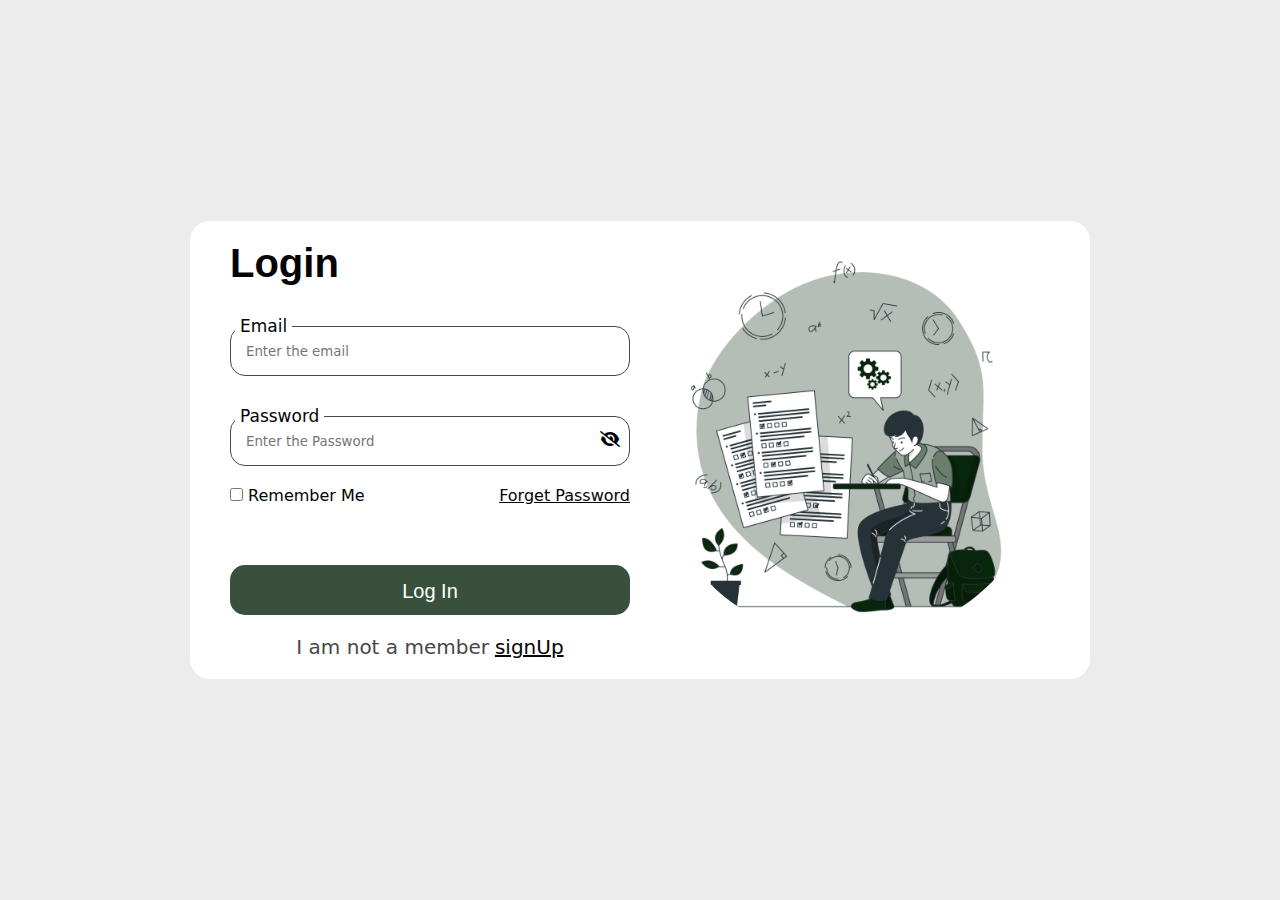
==== commit b69f9af4: "register_login_responsive" ====
--- a/html/login.html
+++ b/html/login.html
@@ -11,7 +11,7 @@
   <body>
     <div class="log-main">
       <div class="log-main__div">
-        <div>
+        <div class="rightDiv">
           <h2 class="head">login</h2>
            <form method="get"  onsubmit="login(event) " action="exam.html">
           <div class="input-group">
@@ -38,9 +38,11 @@
              <div   class="error"><span > Please write  Password more than 8 number</span></div> 
           </div>
           <div class="btn-remember" >
-             <input type="checkbox" class="btn-remember__check" 
+            <div>
+              <input type="checkbox" class="btn-remember__check" 
             name="Remeber" id="rememberCheck" onclick="RememberMe()" >
             <span >  Remember Me</span> 
+            </div> 
              <div class="btn-forget">
             <a href="">Forget Password</a>
           </div>
--- a/Sass/main.css
+++ b/Sass/main.css
@@ -53,6 +53,40 @@
   margin-left: 6px;
 }
 
+@media (min-width: 350px) and (max-width: 750px) {
+  .signup-main .sidePic {
+    display: none;
+  }
+  .signup-main .Signup-Right-div {
+    width: 100%;
+  }
+  .signup-main .Signup-Right-div .input-group__inout {
+    width: 100%;
+  }
+  .signup-main .Signup-Right-div .Ebtn {
+    margin-left: 0;
+    width: 100%;
+  }
+}
+@media (min-width: 720px) and (max-width: 850px) {
+  .signup-main {
+    width: 100%;
+  }
+  .signup-main .sidePic {
+    display: block;
+    background-size: 100% 100%;
+  }
+  .signup-main .Signup-Right-div {
+    width: 50%;
+  }
+  .signup-main .Signup-Right-div .input-group__input {
+    width: 100%;
+  }
+  .signup-main .Signup-Right-div .Ebtn {
+    width: 100%;
+    margin-left: 0;
+  }
+}
 .log-main {
   height: 100vh;
   display: flex;
@@ -87,9 +121,7 @@
 .log-main__div .btn-remember {
   display: flex;
   flex-direction: row;
-}
-.log-main__div .btn-forget {
-  margin-left: 140px;
+  justify-content: space-between;
 }
 .log-main__div .btn-forget a {
   text-decoration: underline;
@@ -108,6 +140,39 @@
   margin-left: 20px;
 }
 
+@media (min-width: 300px) and (max-width: 763px) {
+  .log-main .sidePic {
+    display: none;
+  }
+  .log-main .rightDiv {
+    width: 100%;
+  }
+  .log-main .rightDiv .input-group__input {
+    width: 100%;
+  }
+  .log-main .rightDiv .Ebtn {
+    width: 100%;
+    margin-left: 0;
+  }
+  .log-main .rightDiv .btn-forget {
+    margin-left: 20px;
+  }
+}
+@media (min-width: 763px) and (max-width: 900px) {
+  .log-main .sidePic {
+    width: 50%;
+  }
+  .log-main .rightDiv {
+    width: 50%;
+  }
+  .log-main .rightDiv .input-group__input {
+    width: 100%;
+  }
+  .log-main .rightDiv .Ebtn {
+    width: 100%;
+    margin-left: 0;
+  }
+}
 .result-container {
   background-color: #ececec;
   background-position: center;
@@ -211,11 +276,16 @@
   background-size: 100vw 100vh;
   background-repeat: no-repeat;
 }
+.body .center {
+  display: flex;
+  justify-content: center;
+  align-items: center;
+  -moz-column-gap: 20px;
+       column-gap: 20px;
+}
 .body .Exam_container {
-  margin-top: 30px;
   background-color: #ffffff;
   width: 700px;
-  height: 500px;
   padding: 10px;
   display: flex;
   flex-direction: column;
@@ -226,19 +296,12 @@
   display: flex;
   justify-content: space-between;
 }
-.body .Exam_container .btns .markBtnd {
-  align-self: flex-start;
-}
-.body .Exam_container #markBtn {
-  background-color: #ffffff;
-  color: #ffc800;
-  border: 2px solid #ffc800;
-  margin-left: 44vw;
-}
-r .body .Exam_container #markBtn:hover {
-  color: #ffffff;
+.body .Exam_container .markBtnd {
+  display: flex;
+  justify-content: space-between;
+}
+.body .Exam_container #markBtn:hover {
   cursor: pointer;
-  background-color: #ffc800;
 }
 .body .Exam_container #answersContainer {
   display: flex;
@@ -251,20 +314,31 @@
   width: 80px;
   height: 40px;
   font-size: large;
+  border-radius: 10px;
+  margin-top: 10px;
+  margin-right: 5px;
+  cursor: pointer;
+}
+.body .Exam_container #prevBtn {
+  color: rgba(8, 38, 11, 0.8);
+  background-color: #ffffff;
+  border: 1px solid rgba(8, 38, 11, 0.8);
+}
+.body .Exam_container #nextBtn {
+  color: #ffffff;
   background-color: rgba(8, 38, 11, 0.8);
-  border-radius: 10px;
-  color: #ffffff;
-  margin-top: 5px;
-  margin-right: 5px;
 }
 .body .Exam_container #submitBtn {
   width: 100%;
   height: 40px;
+  color: #ffffff;
+  background-color: rgba(8, 38, 11, 0.8);
 }
 
 .mark_div {
   background-color: #ffffff;
   width: 400px;
+  max-height: 286px;
   overflow: auto;
   border-radius: 15px;
 }
@@ -278,7 +352,13 @@
   padding: 5px;
   margin-bottom: 5px;
   width: 400px;
-  border-radius: 15px;
+  font-size: large;
+  border-radius: 15px;
+  color: #ececec;
+}
+.time #myTime {
+  font-size: large;
+  margin-left: 5px;
 }
 
 .question-ans {
@@ -304,6 +384,11 @@
   height: 25px;
   background-color: rgba(8, 38, 11, 0.8);
   border-radius: 15px;
+}
+
+.mark-time {
+  align-self: flex-start;
+  overflow-y: auto;
 }
 
 .marked-question {
@@ -321,6 +406,48 @@
   color: #040404;
 }
 
+@media (min-width: 705px) and (max-width: 1200px) {
+  .center {
+    width: 100%;
+    flex-direction: column;
+    justify-content: center;
+    row-gap: 10px;
+  }
+  .center .mark-time {
+    align-self: center;
+    width: 50%;
+  }
+  .center .mark-time .time {
+    width: 100%;
+  }
+  .center .mark-time .mark_div {
+    width: 100%;
+  }
+}
+@media (min-width: 300px) and (max-width: 705px) {
+  .center {
+    width: 100%;
+    flex-direction: column;
+    justify-content: center;
+    row-gap: 10px;
+  }
+  .center .Exam_container {
+    width: 50%;
+  }
+  .center .Exam_container .question-ans {
+    width: 100%;
+  }
+  .center .mark-time {
+    align-self: center;
+    width: 50%;
+  }
+  .center .mark-time .time {
+    width: 100%;
+  }
+  .center .mark-time .mark_div {
+    width: 100%;
+  }
+}
 .error {
   color: red;
   width: 320px;
